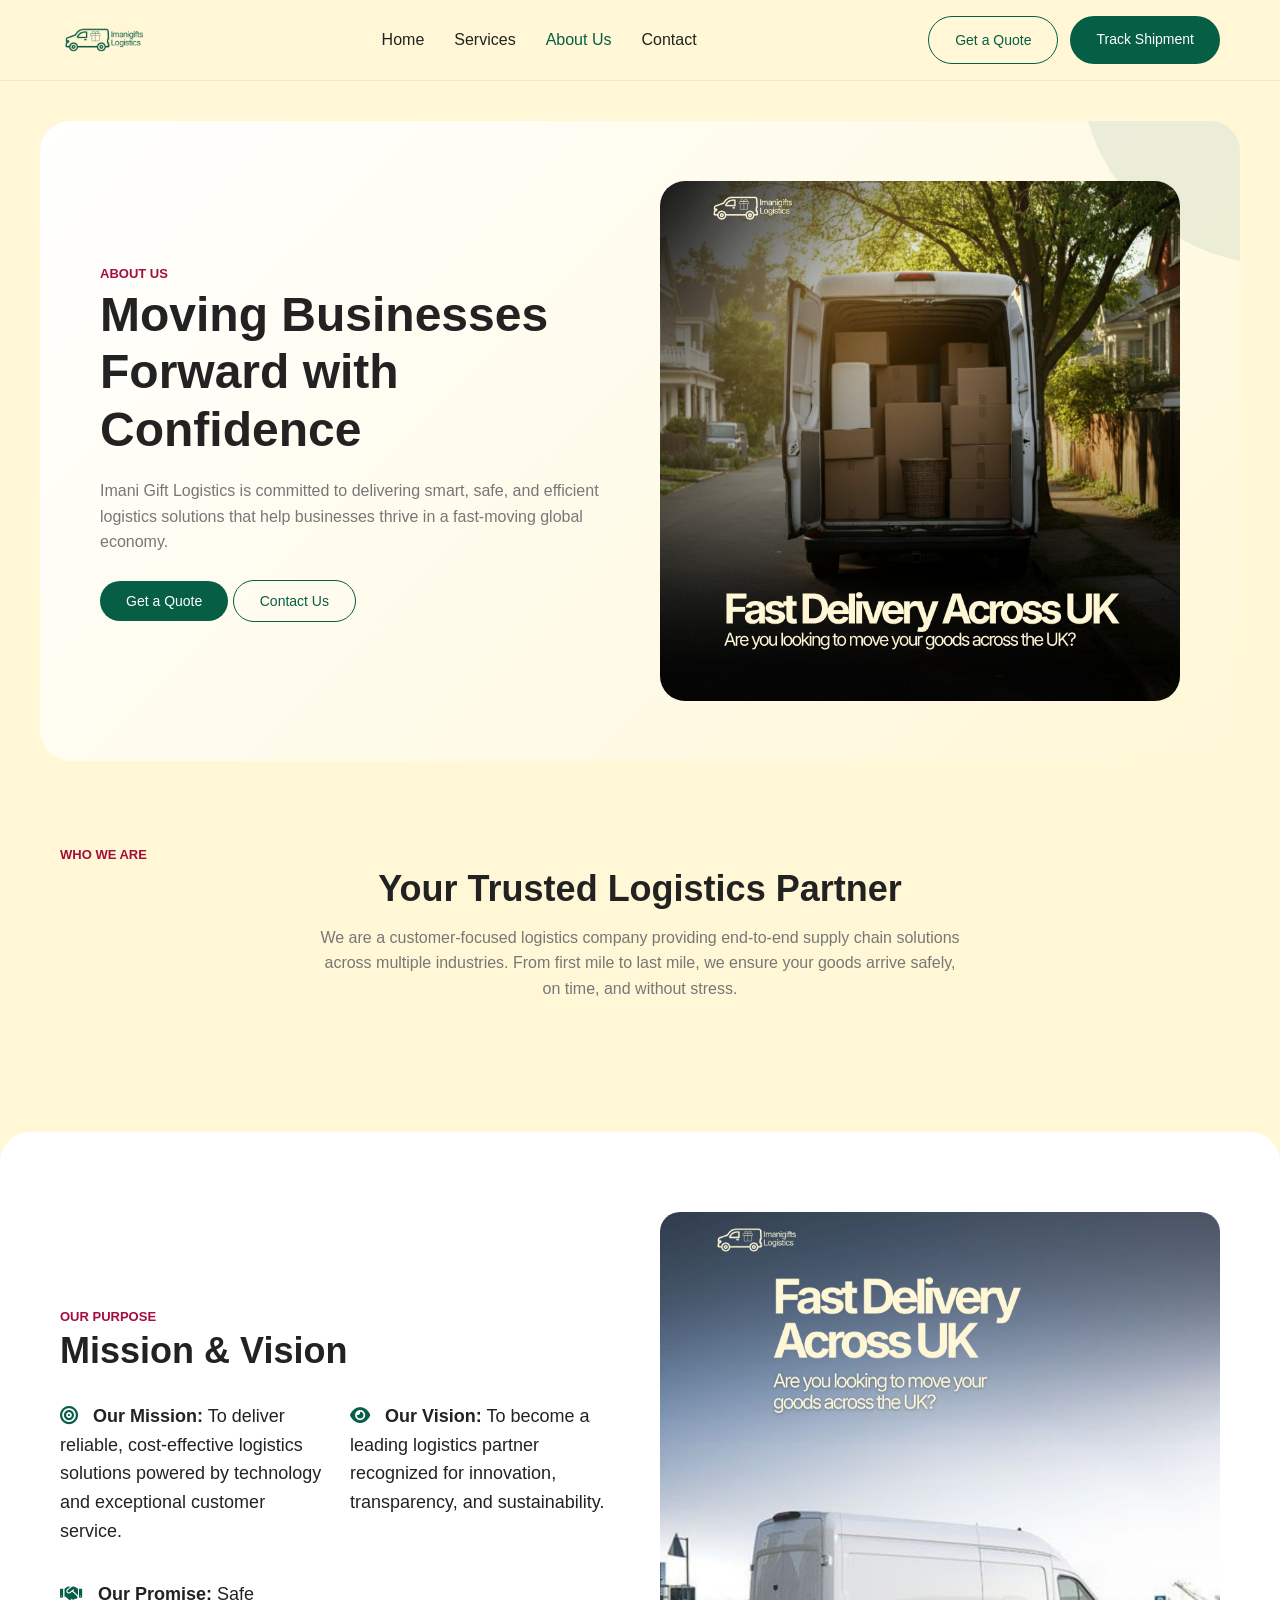
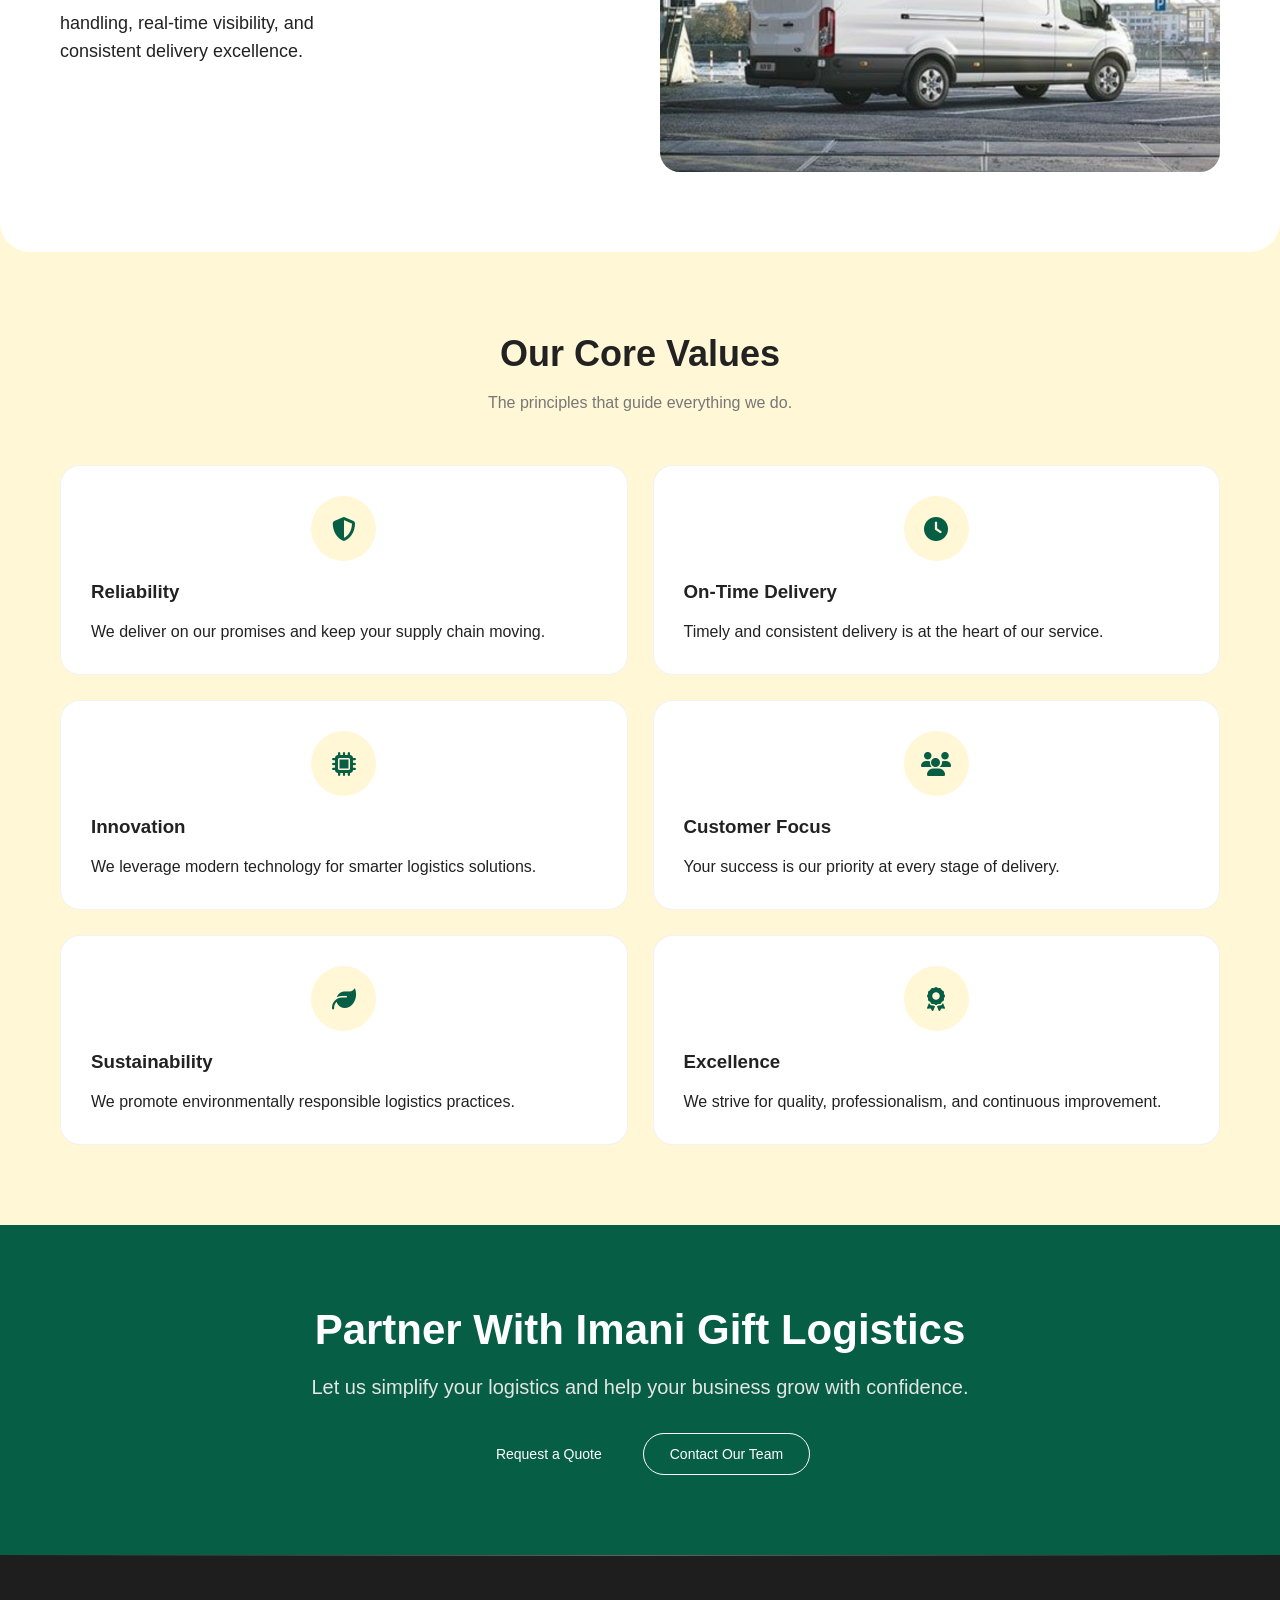
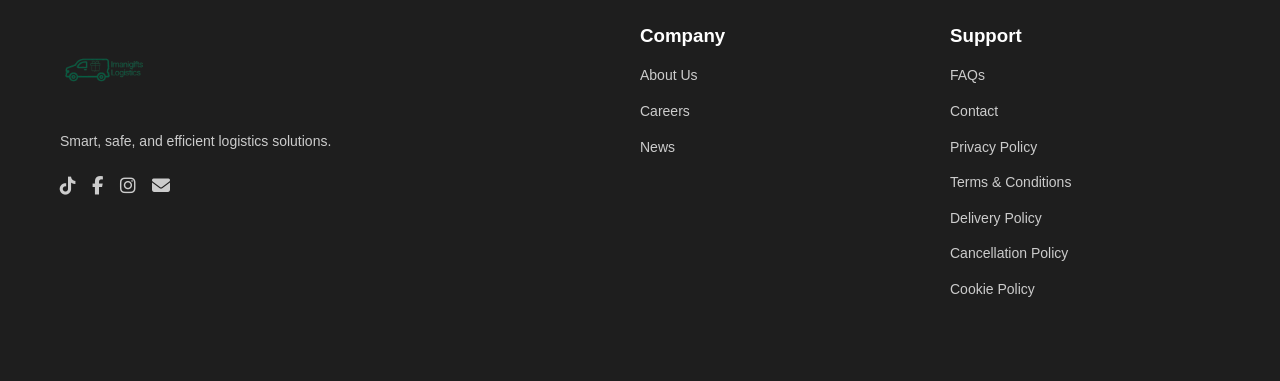
==== about.html @ dc43c6b0 "Add files via upload" ====
<!DOCTYPE html>
<html lang="en">
<head>
    <meta charset="UTF-8">
    <meta name="viewport" content="width=device-width, initial-scale=1.0">
    <title>About Us | Imani Gift Logistics</title>

    <meta name="description" content="Learn more about Imani Gift Logistics — our mission, vision, values, and commitment to delivering reliable logistics solutions worldwide.">

    <!-- Font Awesome -->
    <link rel="stylesheet" href="https://cdnjs.cloudflare.com/ajax/libs/font-awesome/6.5.1/css/all.min.css">

    <link rel="stylesheet" href="style.css">
    <!-- Google tag (gtag.js) -->
<script async src="https://www.googletagmanager.com/gtag/js?id=G-PZQ3SX1TY1"></script>
<script>
  window.dataLayer = window.dataLayer || [];
  function gtag(){dataLayer.push(arguments);}
  gtag('js', new Date());

  gtag('config', 'G-PZQ3SX1TY1');
</script>
</head>
<body>

<!-- ================= HEADER ================= -->
<header class="header">
    <div class="container header-wrapper">
        <div class="logo">
            <img src="Imani_Logistics_1.png" alt="Imani Gift Logistics logo">
        </div>

        <nav class="nav" aria-label="Main navigation">
            <ul class="nav-links">
                <li><a href="index.html">Home</a></li>
                <li><a href="service.html">Services</a></li>
                <li><a href="about.html" class="active">About Us</a></li>
                <li><a href="contact.html">Contact</a></li>
            </ul>
        </nav>

        <div class="auth-buttons">
            <a href="quote.html" class="btn btn-outline">Get a Quote</a>
            <a href="track.html" class="btn btn-primary">Track Shipment</a>
        </div>

        <button class="menu-toggle" aria-label="Toggle menu">
            <i class="fas fa-bars"></i>
        </button>
    </div>
</header>

<!-- ================= PAGE HERO ================= -->
<section class="hero container">
    <div class="hero-content">
        <span class="section-label">About Us</span>
        <h1>
            Moving Businesses <br>
            Forward with Confidence
        </h1>

        <p>
            Imani Gift Logistics is committed to delivering smart, safe,
            and efficient logistics solutions that help businesses thrive
            in a fast-moving global economy.
        </p>

        <div class="hero-buttons">
            <button class="btn btn-primary">Get a Quote</button>
            <button class="btn btn-outline">Contact Us</button>
        </div>
    </div>

    <div class="hero-image">
        <img src="truck-loading.jpeg" alt="About Imani Gift Logistics">
    </div>
</section>

<!-- ================= WHO WE ARE ================= -->
<section class="about">
    <div class="container">
        <span class="section-label">Who We Are</span>
        <h2 class="section-title">Your Trusted Logistics Partner</h2>

        <p class="section-subtitle">
            We are a customer-focused logistics company providing
            end-to-end supply chain solutions across multiple industries.
            From first mile to last mile, we ensure your goods arrive
            safely, on time, and without stress.
        </p>
    </div>
</section>

<!-- ================= MISSION / VISION ================= -->
<section class="why-choose-us">
    <div class="container">
        <div class="why-content">
            <div class="why-text">
                <span class="section-label">Our Purpose</span>
                <h2>Mission & Vision</h2>

                <ul>
                    <li>
                        <i class="fa-solid fa-bullseye"></i>
                        <strong>Our Mission:</strong> To deliver reliable,
                        cost-effective logistics solutions powered by
                        technology and exceptional customer service.
                    </li>

                    <li>
                        <i class="fa-solid fa-eye"></i>
                        <strong>Our Vision:</strong> To become a leading
                        logistics partner recognized for innovation,
                        transparency, and sustainability.
                    </li>

                    <li>
                        <i class="fa-solid fa-handshake"></i>
                        <strong>Our Promise:</strong> Safe handling,
                        real-time visibility, and consistent delivery
                        excellence.
                    </li>
                </ul>
            </div>

            <div class="why-image">
                <img src="track.jpeg" alt="Mission and vision illustration">
            </div>
        </div>
    </div>
</section>

<!-- ================= CORE VALUES ================= -->
<section class="services">
    <div class="container">
        <h2 class="section-title">Our Core Values</h2>
        <p class="section-subtitle">
            The principles that guide everything we do.
        </p>

        <div class="services-container">
            <div class="service-card">
                <div class="service-icon"><i class="fa-solid fa-shield-halved"></i></div>
                <h3>Reliability</h3>
                <p>We deliver on our promises and keep your supply chain moving.</p>
            </div>

            <div class="service-card">
                <div class="service-icon"><i class="fa-solid fa-clock"></i></div>
                <h3>On-Time Delivery</h3>
                <p>Timely and consistent delivery is at the heart of our service.</p>
            </div>

            <div class="service-card">
                <div class="service-icon"><i class="fa-solid fa-microchip"></i></div>
                <h3>Innovation</h3>
                <p>We leverage modern technology for smarter logistics solutions.</p>
            </div>

            <div class="service-card">
                <div class="service-icon"><i class="fa-solid fa-users"></i></div>
                <h3>Customer Focus</h3>
                <p>Your success is our priority at every stage of delivery.</p>
            </div>

            <div class="service-card">
                <div class="service-icon"><i class="fa-solid fa-leaf"></i></div>
                <h3>Sustainability</h3>
                <p>We promote environmentally responsible logistics practices.</p>
            </div>

            <div class="service-card">
                <div class="service-icon"><i class="fa-solid fa-award"></i></div>
                <h3>Excellence</h3>
                <p>We strive for quality, professionalism, and continuous improvement.</p>
            </div>
        </div>
    </div>
</section>

<!-- ================= CTA ================= -->
<section class="cta">
    <div class="container">
        <h2>Partner With Imani Gift Logistics</h2>
        <p>
            Let us simplify your logistics and help your business grow
            with confidence.
        </p>

        <div class="cta-buttons">
            <button class="btn btn-primary">Request a Quote</button>
            <button class="btn btn-outline">Contact Our Team</button>
        </div>
    </div>
</section>

<!-- ================= FOOTER ================= -->
<footer class="footer">
    <div class="container">
        <div class="footer-container">
            <div class="footer-logo">
                <img src="Imani_Logistics_1.png" alt="Imani Gift Logistics">
                <p>Smart, safe, and efficient logistics solutions.</p>

                <div class="social-icons">
                    <a href="https://www.tiktok.com/@imanigiftslogisti?_r=1&_t=ZN-93s4yZrfjyo" target="_blank"><i class="fab fa-tiktok"></i></a>
                    <a href="https://www.facebook.com/share/181meQYqVm/?mibextid=wwXIfr"><i class="fab fa-facebook-f"></i></a>
                    <a href="https://www.instagram.com/imanigiftslogistics" target="_blank"><i class="fab fa-instagram"></i></a>
                    <a href="mailto:logistics@imanigifts.co.uk"><i class="fa-solid fa-envelope"></i></a>
                </div>
            </div>

            <div class="footer-links">
                <h3>Company</h3>
                <ul>
                    <li><a href="about.html">About Us</a></li>
                    <li><a href="#">Careers</a></li>
                    <li><a href="#">News</a></li>
                </ul>
            </div>

            <div class="footer-links">
                <h3>Support</h3>
                <ul>
                    <li><a href="#footer" onclick="openModal('faqs')">FAQs</a></li>
                    <li><a href="contact.html">Contact</a></li>
                    <li><a href="#footer" onclick="openModal('privacy')">Privacy Policy</a></li>
                    <li><a href="#footer" onclick="openModal('terms')">Terms & Conditions</a></li>
                    <li><a href="#footer" onclick="openModal('delivery')">Delivery Policy</a></li>
                    <li><a href="#footer" onclick="openModal('cancellation')">Cancellation Policy</a></li>
                    <li><a href="#footer" onclick="openModal('cookies')">Cookie Policy</a></li>
                </ul>
            </div>
        </div> 
    </div>
</footer>

<!-- ================= POLICY MODAL ================= -->
<div id="policyModal" class="modal">
    <div class="modal-content">
        <span class="close-btn" onclick="closeModal()">&times;</span>
        <div id="modalBody"></div>
    </div>
</div>

<script>
const policies = {
 faqs: `
    <h2>FAQs</h2>
    <p><strong>ImaniGifts Logistics</strong></p>
   <p> Q: What services does ImaniGifts Logistics offer?<br>
    A: We offer same-day and scheduled courier services, parcel and goods transport, 
    furniture transport, residential and small-scale removals, and both business and personal logistics services.</p>
    <p>Q: Do you handle same-day deliveries?<br>
    A: Yes! We provide same-day courier services. Contact us to confirm availability and book your slot.</p>
   <p> Q: Can you transport furniture and help with house moves?<br>
    A: Absolutely. We handle furniture transport and small-scale residential removals. <br>
    Please inform us in advance of any access challenges such as stairs, narrow corridors, or restricted parking.</p>
    <p>Q: Are there items you won't transport?<br>
    A: Yes. We are unable to carry hazardous or flammable materials, explosives, gas cylinders, illegal substances,
    firearms or weapons, cash, jewellery, negotiable instruments, or perishable goods (unless agreed in advance). 
    Transporting undeclared prohibited items voids all liability.</p>
    <p><h4>Booking and Delivery</h4>
    Q: Are delivery times guaranteed?<br>
    A: Delivery times are estimates unless a guaranteed time is agreed in writing. We are not liable for delays caused by<br>
    traffic, weather, road closures, mechanical breakdown, or other circumstances beyond our control.</p>
    <p>Q: What happens if I'm not available when the driver arrives?</br>
    A: If delivery cannot be completed due to your unavailability, additional charges may 
        apply. Please ensure someone is present or arrange authorised access at the agreed time.</p>
    <p>Q: What information do I need to provide when booking?<br>
    A: You must provide accurate collection and delivery details, declare any fragile or high-value 
    items in advance, confirm items are legal to transport, and ensure suitable access at both locations.</br>
    <p><h4>Payment</h4>
    Q: When is payment due?<br>
    A: Payment is due in advance or immediately upon completion of the service, unless otherwise agreed. A deposit may be required to secure your booking.</p>
    <p>Q: What happens if I don't pay on time?<br>
    A: Late payments may incur additional charges. Full payment must be received before unloading unless agreed otherwise, and failure to pay may 
    void any liability protection.</p>
    <p><h4>Removals - Condition and Liability</h4>
    Q: Will you be liable for pre-existing damage to my items?<br>
    A: No. Removals involve used and second-hand goods, and we do not guarantee the condition of items prior to collection. 
    We are not liable for pre-existing damage, wear and tear, structural weakness, inherent defects, or age-related deterioration.</p>
    <p>Q: What is your liability limit for removals?<br>
    A: Our liability is strictly limited to £40 per individual item and a maximum of £750 per removal job. 
    Compensation is based on current second-hand market value not replacement cost and only applies where loss or damage is proven to result from our negligence.</p>
    <p>Q: Are there items you won't cover under liability?<br>
    A: We do not accept liability for items packed by the customer, flat-pack or self-assembled furniture, IKEA or similar 
    furniture damaged during dismantling or reassembly, MDF, chipboard, or veneered surfaces, electrical or mechanical failure, or sentimental value.</p>
    <p>Q: What about fragile or specialist items?<br>
    A: Unless agreed in writing beforehand, we do not accept liability for glass panels, marble or stone, antiques, artwork, 
    TVs or monitors not in original packaging, pianos, grandfather clocks, documents, or plants. Please contact us in advance to arrange cover for specialist items.</p>
    <p>Q: What if I pack my own goods?<br>
    A: If you pack your own items, we accept no liability for damage caused by inadequate packing. 
    If we provide packing services, liability still applies subject to our standard limits.</br>
    <p><h4>Access and Property</h4>
    Q: What access information do I need to share?<br>
    A: Please inform us in advance about stairs, narrow corridors or tight turns, no lift access, restricted parking, and 
    long carry distances. This helps us plan safely and allocate the right crew.</p>
    <p>Q: Are you liable for damage to walls or property during a move?<br>
    A: We are not responsible for damage to walls, ceilings, bannisters, or property in restricted access conditions, 
    driveway or surface damage due to vehicle weight, or damage caused by insufficient space for safe manoeuvring.</p>
    <p><h4>Insurance and Claims</h4>
    Q: Are my goods insured during transit?<br>
    A: Standard Goods in Transit cover applies subject to insurer terms and policy limits. Enhanced cover may be requested prior 
    to collection. All liability remains subject to our standard limits unless otherwise agreed in writing.</p>
    <p>Q: How do I make a claim for damaged or lost items?<br>
    A: All claims must be submitted in writing within 24 hours of delivery, include photographic evidence, and specify the item 
    and nature of the damage. Claims will not be accepted after 48 hours from delivery. We reserve the right to inspect goods before any settlement.</p>
    <p><h4>Cancellation</h4>
    Q: What is your cancellation policy?<br>
    A: Cancellations made 48 hours or more in advance: no charge. Cancellations made 24–48 hours in advance: 50% charge. Cancellations with less 
    than 24 hours' notice: 100% charge. Deposits may be non-refundable in cases of late cancellation.</p>
    <p><h4>General</h4>
    Q: Where is ImaniGifts Logistics registered?<br>
    A: ImaniGifts Logistics is a trading name of ImaniGiftCompany Ltd, registered in England and Wales. Registered office: Tramshed Tech, Griffin Place, 
    Griffin Street, High Street, Newport, Wales, NP20 1FX.</p>
    <p>Q: Which law governs your Terms and Conditions?<br>
    A: Our Terms and Conditions are governed by the laws of England and Wales.</p>
`,
    privacy: `
        <h2>Privacy Policy</h2>
        <p>ImaniGifts Logistics<br>
            Trading name of ImaniGiftCompany Ltd.<br>
            Registered in England and Wales<br>
            Griffin Street, High Street, Newport,<br>
            Wales, NP20 1FX<br>
            Email: logistics@imanigifts.co.uk<br>
            Last Updated: 17 February 2026
        </p>

        <p><h3>1. Introduction</h3></p>
        <p>ImaniGifts Logistics is committed to protecting and respecting your privacy.<br>
        This Privacy Policy explains how we collect, use, store, and protect your personal data when you:</p>
        <p>Visit our website,<br>
            Contact us,<br>
            Book or use our courier, logistics, or removals services,<br>
            ImaniGifts Logistics operates as a trading name of ImaniGiftCompany Ltd.</p>
        <p>We comply with:<br>
        UK General Data Protection Regulation (UK GDPR)<br>
        Data Protection Act 2018<br>
        Privacy and Electronic Communications Regulations (PECR)<br>
        For the purposes of data protection law, ImaniGiftCompany Ltd is the data controller of your personal information.

        <p><h3>2. Information We Collect</h3>
            We may collect and process the following categories of personal data:</p>
        <p><h4>2.1 Information You Provide Directly</h4>
            <ul>
                <li>Full name</li>
                <li>Email address</li>
                <li>Telephone number</li>
                <li>Collection and delivery addresses</li>
                <li>Business name (where applicable)</li>
                <li>Delivery instructions</li>
                <li>Payment information (processed securely via third-party payment providers)</li>
                <li>Any information provided in correspondence with us</li>
            </ul>
        </p>

        <p><h4>2.2 Information Collected Automatically</h4>
            When you visit our website, we may collect:
            <ul>
                <li>IP address</li>
                <li>Browser type and version</li>
                <li>Device type</li>
                <li>Pages visited</li>
                <li>Date and time of access</li>
                <li>Website usage data collected via cookies or analytics tools</li>
            </ul>
        </p>

    <p><h3>3. How We Use Your Information</h3>
        We use your personal data to:
        <ul>
            <li>Provide courier, logistics, and removals services</li>
            <li>Process bookings and deliveries</li>
            <li>Communicate delivery updates</li>
            <li>Respond to enquiries and customer support requests</li>
            <li>Manage payments and invoicing</li>
            <li>Improve our website and services</li>
            <li>Maintain insurance and compliance records</li>
            <li>Prevent fraud or misuse of services</li>
            <li>Comply with legal, tax, and regulatory obligations</li>
            <li>We will only process your data where we have a lawful basis to do so.</li>
        </ul>
    </p>

    <p><h3>4. Lawful Basis for Processing</h4>
        Under UK GDPR, we rely on the following legal bases:
        <ul>
            <li>Contractual necessity - to perform services you request</li>
            <li>Legitimate interests - to operate and improve our business</li>
            <li>Legal obligation - to comply with tax, insurance, and regulatory requirements</li>
            <li>Consent - where required for marketing communications</li>
            <li>You may withdraw consent at any time where consent is relied upon.</li>
        </ul>
    </p>

    <p><h3>5. Data Sharing</h3>
        We may share personal data with:
        <ul>
            <li>Subcontracted drivers or logistics partners (only where necessary to complete a job)</li>
            <li>Insurance providers</li>
            <li>Payment processors</li>
            <li>IT and website hosting providers</li>
            <li>Accountants and professional advisers</li>
            <li>Law enforcement or regulatory authorities where legally required</li>
            <li>We do not sell or rent your personal data to third parties.</li>
            <li>All third-party providers are required to process data securely and lawfully.</li>
        <ul>
    </p>

    <p><h3>6. Data Security</h3>
        We implement appropriate technical and organisational measures to protect your personal data against:
        <ul>
            <li>Unauthorised access</li>
            <li>Accidental loss</li>
            <li>Alteration or disclosure</li>
            <li>Misuse</li>
            <li>Access to personal data is restricted to authorised individuals only.</li>
        </ul>
    </p>


    <p><h3>7. Data Retention</h3>
        We retain personal data only for as long as necessary to:
        <ul>
           <li>Provide services</li>
            <li>Meet legal and regulatory obligations</li>
            <li>Maintain insurance records</li>
            <li>Resolve disputes</li>
            <li>Delivery and financial records may be retained for up to six (6) years in accordance with UK legal requirements.</li>
        </ul>
    </p>

    <p><h3>8. Your Data Protection Rights</h3>
        Under UK GDPR, you have the right to:
        <ul>
            <li>Request access to your personal data</li>
            <li>Request correction of inaccurate data</li>
            <li>Request erasure of your personal data</li>
            <li>Restrict or object to processing</li>
            <li>Request transfer of your data (data portability)</li>
            <li>Lodge a complaint with the Information Commissioner's Office (ICO)</li>
        </ul>
    </p>
    <p>To exercise your rights, contact:
        <ul>
            <li>logistics@imanigifts.co.uk</li>
         </ul>
        We may request proof of identity before responding.
    </p>
    <p><h3>9. Cookies</h3>
        Our website uses cookies and similar technologies to:
        <ul>
            <li>Ensure website functionality</li>
            <li>Improve user experience</li>
            <li>Analyse website performance</li>
        </ul>
            You can control or disable cookies through your browser settings.
            For further information, please refer to our separate Cookie Policy.
    </p>

    <p><h3>10. Third-Party Websites</h3>
        Our website may contain links to third-party websites.<br>
        We are not responsible for the privacy practices or content of external websites.
    </p>

    <p><h3>11. Changes to This Policy</h3>
        We may update this Privacy Policy from time to time.<br>
        Any updates will be published on this page with a revised "Last Updated" date.
    </p>

    <p><h3>12. Contact Information</h3>
        If you have any questions regarding this Privacy Policy or how we process your personal data, please contact:<br>      
        ImaniGifts Logistics<br>
        Trading name of ImaniGiftCompany Ltd<br>
        Tramshed Tech, Griffin Place, Griffin Street<br>
        High Street, Newport<br>
        Wales<br>
        NP20 1FX<br>
        Email: logistics@imanigifts.co.uk
    </p>
    `,

    terms: `
        <h2>Terms & Conditions</h2>

        <p><strong>ImaniGifts Logistics</strong><br>
        Trading name of ImaniGiftCompany Ltd<br>
        Registered in England and Wales<br>
        Registered Office: Tramshed Tech, Griffin Place, Griffin Street, High Street, Newport, Wales, NP20 1FX<br>
        Last Updated: 18 February 2026</p>

        <h3>1. Introduction</h3>
        <p>These Terms and Conditions apply to all services provided by ImaniGifts Logistics (“the Company”). 
        By booking or using our services, you agree to be bound by these Terms.</p>

        <h3>2. Services Provided</h3>
        <ul>
            <li>Same-day and scheduled courier services</li>
            <li>Parcel and goods transport</li>
            <li>Furniture transport</li>
            <li>Residential and small-scale removals</li>
            <li>Business and personal logistics services</li>
        </ul>

        <p><h3>3. Customer Responsibilities</h3><p>
        <ul>
            <li>Provide accurate collection and delivery details</li>
            <li>Ensure goods are properly packaged</li>
            <li>Declare fragile or high-value items</li>
            <li>Ensure items are legal to transport</li>
            <li>Ensure suitable access at locations</li>
        </ul>

        <p><h3>4. Prohibited Items</h3><p>
        <ul>
            <li>Hazardous or flammable materials</li>
            <li>Explosives or gas cylinders</li>
            <li>Illegal substances</li>
            <li>Firearms or weapons</li>
            <li>Cash or jewellery</li>
        </ul>

        <p><h3>5. Limitation of Liability</h3></p>
        <p>Liability is limited to:</p>
        <ul>
            <li>£40 per individual item</li>
            <li>£750 maximum per removal job</li>
            <li>Applies only where negligence is proven</li>
        </ul>

        <h3>6. Claims</h3>
        <ul>
            <li>Must be submitted within 24 hours</li>
            <li>Must include photographic evidence</li>
            <li>No claims accepted after 48 hours</li>
        </ul>

        <h3>7. Governing Law</h3>
        <p>These Terms are governed by the laws of England and Wales.</p>

        <p>The Customer acknowledges that removals involve used and second-hand goods.</p>
        <p>The Company does not guarantee the condition of goods prior to collection.</p>
        <P>The Company shall not be liable for:</p>

        <ul>
            <li>Pre-existing damage</li>	
            <li>Wear and tear</li>
            <li>Structural weakness</li>
            <li>Inherent defects</li>
            <li>Age-related deterioration</li>
        </ul>    
        Minor marks, scuffs, scratches, or pressure marks arising from standard handling of used goods are considered inherent risks of removals.

        <h3>8. Access and Risk</h3>
        <p>The Customer must inform the Company in advance of:</p>
        <ul>
            <li>Stairs</li>
            <li>Narrow corridors or tight turns</li>
            <li>No lift access</li>
            <li>Restricted parking</li>
            <li>Long carry distances</li>
        </ul>
            <p>The Company reserves the right to refuse to move any item deemed unsafe.</p>
            <p>The Company is not responsible for:</p>
        <ul>
            <li>1.	Damage to walls, ceilings, bannisters, or property in restricted access conditions</li>
            <li>2.	Driveway or surface damage due to vehicle weight</li>
            <li>3.	Damage caused by insufficient space for safe manoeuvring</li>
           <p><h3> 9. Packing Responsibility</h3></p>
            <p>If goods are packed by the Customer, the Company accepts no liability for damage caused by inadequate packing.
            <p>If the Company provides packing services, liability remains subject to the limitations set out in Section 10.</p>
        <p><h3>10. Limitation of Liability</h3></p>
        <p>The Company’s liability is strictly limited as follows:</p>
        <ul>
            <li>1.	£40 per individual item</li>
            <li>2.	£750 maximum per removal job</li>
            <li>3.	Liability only applies where loss or damage is proven to result from the Company’s negligence.</li>
        </ul>
        <p>Compensation shall be based on the current second-hand market value of the item at the time of transport and not replacement cost.</p>
        <p>The Company shall not be liable for:</p>
        <ul>
            <li>1.	Items packed by the Customer</li>
            <li>2.	Flat-pack or self-assembled furniture structural failure</li>
            <li>3.	IKEA or similar furniture damage during dismantling or reassembly</li>
            <li>4.	MDF, chipboard or veneered surface splitting</li>
            <li>5.	Electrical or mechanical derangement</li>
            <li>6.	Sentimental or emotional value</li>
        </ul>


    <p><h3>11. Fragile and High-Risk Items</h3></p>
    <p>Unless agreed in writing, the Company does not accept liability for:</p>
    <ul>
        <li>1.	Glass panels</li>
        <li>2.	Marble or stone</li>
        <li>3.	Antiques</li>
        <li>4.	Artwork</li>
        <li>5.	TVs or monitors not in original packaging</li>
        <li>6.	Pianos</li>
        <li>7.	Grandfather clocks</li>
        <li>8.	Documents</li>
        <li>9.	Plants</li>
    </ul>
    <p>Specialist items require prior written agreement.</p>
    <p><h3>12. Goods in Transit Insurance</h3></p>
    <p>Standard Goods in Transit cover applies subject to insurer terms and policy limits.</p>
    <p>Enhanced cover may be requested prior to collection.</p>
    <p>All liability remains subject to the limits stated in Section 10 unless otherwise agreed in writing.</p>
    <p><h3>13. Waiting Time and Delays</h3></p>
    <p>Waiting time exceeding 30 minutes from the agreed time may be charged at the Company’s hourly rate.</p>
    <p>Delays caused by third parties or circumstances outside the Company’s control shall not result in liability.</p>
    <p><h3>14. Claims Procedure</h3></p>
    <p>All claims must:</p>
    <ul>
        <li>1.	Be submitted in writing within 24 hours of delivery</li>
        <li>2.	Include photographic evidence</li>
        <li>3.	Specify the item and nature of the alleged damage</li>
    </ul>
    <p>The Company reserves the right to inspect goods before settlement.</p>
    <p>No claims will be accepted after 48 hours from delivery.</p>
    <p><h3>15. Cancellations</h3></p>
    <ul>
        <li>1.	48 hours or more notice: No charge</li>
        <li>2.	24–48 hours notice: 50% charge</li>
        <li>3.	Less than 24 hours notice: 100% charge</li>
    </ul>
    <p>Deposits may be non-refundable in cases of late cancellation.</p>
    <p><h3>16. Website Use</h3><p>
    <p>All website content is the property of ImaniGiftCompany Ltd.</p>
    <p>Users must not:</p>
    <ul>
        <li>1.	Copy content without permission</li>
        <li>2.	Use the website unlawfully</li>
    </ul>
    <p>The Company does not guarantee uninterrupted website access.</p>
    <p><h3>17. Governing Law</h3></p>
    <p>These Terms and Conditions are governed by the laws of England and Wales.</p>


    `,
    

    delivery: `
        <h2>Delivery Policy</h2>
        <p>ImaniGifts Logistics<br>
            Trading name of ImaniGiftCompany Ltd.<br>
            Last Updated: 17 February 2026
        </p>
        <p><h3>1. Service Coverage</h3>
            ImaniGifts Logistics provides courier, transport, and removals services throughout the United Kingdom.<br>
            Services may be subject to availability based on location, vehicle capacity, and operational scheduling.
        </p>
        <p><h3>2. Booking and Confirmation</h3>
            All delivery and removals services must be booked in advance unless agreed otherwise.<br>
            A booking is confirmed  only when:<br>
            The Company has accepted the job in writing (email or confirmation message), and<br>
            Any required deposit has been received.<br>
            The Company reserves the right to refuse or cancel bookings at its discretion prior to collection.
        </p>
        <p><h3>3. Delivery Timeframes</h3>
            Delivery and collection times provided by the Company are estimates unless expressly confirmed in writing as guaranteed.<br>
            The Company shall not be liable for delays caused by:<br>
            Traffic congestion<br>
            Road closures<br>
            Weather conditions<br>
            Mechanical breakdown<br>
            Third-party delays<br>
            Circumstances beyond reasonable control<br>
            Where delays occur, the Company will make reasonable efforts to inform the Customer.
        </p>
        <p><h3>4. Failed Collection or Delivery</h3>
            If collection or delivery cannot be completed due to:<br>
            Customer unavailability<br>
            Incorrect address information<br>
            Lack of safe access<br>
            Parking restrictions not disclosed<br>
            Additional charges may apply for re-delivery or waiting time.<br>
            The Company reserves the right to return goods to the original location or a secure facility if delivery cannot be completed.
        </p>
        <p><h3>5. Customer Responsibilities</h3>
            The Customer must:<br>
            Provide accurate addresses and contact details<br>
            Ensure goods are safely packaged<br>
            Ensure appropriate access is available<br>
            Disclose any special handling requirements<br>
            The Company is not responsible for delays or losses arising from incomplete or inaccurate information.
        </p>
        <p><h3>6. Risk and Liability</h3>
            Risk in the goods passes to the Customer upon delivery.<br>
            All services are subject to the liability limits set out in the Company’s Terms and Conditions.
        </p>
        <p><h3>7. Service Refusal</h3>
            The Company reserves the right to refuse transportation of any item deemed:<br>
            Unsafe<br>
            Prohibited by law<br>
            Improperly packaged<br>
            Misdeclared
        </p>

    `,

    cancellation: `
        <h2>Cancellation Policy</h2>
        <p>Customers may cancel bookings by contacting us via email or phone.<br>
            If cancellation occurs:<br>
            More than 24 hours before collection: full refund may be issued<br>
            Less than 24 hours: cancellation fee may apply<br>
            After driver dispatch: full charge may apply<br>
</p>
    `,

    cookies: `
        <h2>Cookie Policy</h2>
        <p>ImaniGifts Logistics<br>
            Trading name of ImaniGiftCompany Ltd<br>
            Last Updated: 17 February 2026  
        </p>
        <p><h3>1. Introduction</h3>
            This Cookie Policy explains how ImaniGifts Logistics (“the Company”) uses cookies and<br> similar technologies when you visit our website.
            By continuing to use our website, you consent to the use of cookies in accordance with this<br> policy, unless you disable them via your browser settings.
        </p>
        <p><h3>2. What Are Cookies?</h3>
            Cookies are small text files placed on your device when you visit a website. They help<br>
             websites function properly and improve user experience.<br>
            Cookies may collect information such as:<br>
            IP address<br>
            Browser type<br>
            Pages visited<br>
            Time spent on pages<br>
            Device type<br>
            Cookies do not give us access to your computer or personal files.
        <p>
        <p><h3>3. Types of Cookies We May Use</h3>
            <ul>
                <li>a) Essential Cookies: These cookies are necessary for the website to function properly. Without them, certain features may not work.</li>
                <li>b) Performance and Analytics Cookies: These cookies help us understand how visitors use our website so we can improve functionality and performance.</li>
                <li>c) Functionality Cookies: These cookies remember user preferences to enhance browsing experience.</li>
            </ul>
        </p>
        <p><h3>4. Third-Party Cookies</h3>
            We may use trusted third-party services that place cookies on our website for:<br>
            Website analytics<br>
            Performance monitoring<br>
            Security<br>
            These third parties have their own privacy and cookie policies.
        </p>
        <p><h3>5. Managing Cookies</h3>
            You can control or disable cookies through your browser settings.<br>
            Please note that disabling cookies may affect website functionality.<br>
            Instructions for managing cookies can usually be found in your browser’s Help section.
        </p>
        <p><h3>6. Changes to This Policy</h3>
            We may update this Cookie Policy from time to time. Updates will be posted on this page with a revised “Last Updated” date.
    `
};

function openModal(type) {
    document.getElementById("modalBody").innerHTML = policies[type];
    document.getElementById("policyModal").style.display = "block";
    document.body.style.overflow = "hidden"; // prevents background scroll
}

function closeModal() {
    document.getElementById("policyModal").style.display = "none";
    document.body.style.overflow = "auto";
}

window.addEventListener("click", function(event) {
    const modal = document.getElementById("policyModal");
    if (event.target === modal) {
        closeModal();
    }
});
</script>

<script src="script.js"></script>
</body>
</html>
---- style.css ----
/* ================= IMANI GIFT LOGISTICS - MASTER STYLESHEET ================= */
/* Single, consolidated CSS file - no duplicates, no conflicts */

:root {
    --primary-color: #065e45;
    --secondary-color: #fff7d6;
    --accent-color: #a50e3c;
    --dark-color: #1e1e1e;
    --light-color: #ffffff;
    --text-color: #222222;
    --text-light: #777777;
    --section-padding: 80px 20px;
}

/* ================= RESET ================= */
* {
    margin: 0;
    padding: 0;
    box-sizing: border-box;
}

/* ================= BODY & GLOBAL ================= */
body {
    font-family: "Segoe UI", Arial, sans-serif;
    background: var(--secondary-color);
    color: var(--text-color);
    line-height: 1.6;
    scroll-behavior: smooth;
}

img {
    max-width: 100%;
    display: block;
    object-fit: cover;
}

.container {
    max-width: 1200px;
    margin: auto;
    padding: 0 20px;
}

section {
    padding: var(--section-padding);
}
.section-grid {
    display: grid;
    grid-template-columns: 1fr 1fr;
    gap: 60px;
    align-items: center;
}

.section-content {
    z-index: 1;
}

.section-image img {
    width: 100%;
    border-radius: 25px;
    box-shadow: 0 15px 40px rgba(0,0,0,0.08);
    transition: transform 0.4s ease;
}

.section-image img:hover {
    transform: scale(1.03);
}

h1, h2, h3 {
    line-height: 1.2;
    margin-bottom: 15px;
}

.gallery-strip-1 {
  display: grid;
  grid-template-columns: repeat(auto-fit, minmax(260px, 1fr));
  gap: 20px;
  align-items: stretch;
  padding: 0;
}

.gallery-strip-1 img {
  width: 100%;
  height: 100%;
  object-fit: cover;
  border-radius: 16px;
  box-shadow: 0 10px 25px rgba(0, 0, 0, 0.15);
}


.gallery-strip-2 {
  display: grid;
  grid-template-columns: repeat(auto-fit, minmax(260px, 1fr));
  gap: 20px;
  align-items: stretch;
  padding: 0;
}

.gallery-strip-2 img {
  width: 100%;
  height: 100%;
  object-fit: cover;
  border-radius: 16px;
  box-shadow: 0 10px 25px rgba(0, 0, 0, 0.15);
}


.gallery-grid {
    display: grid;
    grid-template-columns: repeat(auto-fit, minmax(250px, 1fr));
    gap: 20px;
    margin: 60px 0;
}

.gallery-grid img {
    width: 100%;
    border-radius: 10px;
}


/* ================= BUTTONS ================= */
.btn {
    padding: 12px 26px;
    border-radius: 30px;
    font-size: 14px;
    font-weight: 500;
    cursor: pointer;
    transition: all 0.3s ease;
    border: none;
    display: inline-block;
    text-decoration: none;
}

.btn-primary {
    background: var(--primary-color);
    color: #fff;
}

.btn-outline {
    background: transparent;
    border: 1px solid var(--primary-color);
    color: var(--primary-color);
}

.btn:hover {
    transform: translateY(-2px);
    box-shadow: 0 6px 15px rgba(0,0,0,.15);
}

.btn-large {
    padding: 16px 40px;
    font-size: 16px;
}

.btn-light {
    background: #fff;
    color: var(--primary-color) !important;
}

/* ================= ACCESSIBILITY ================= */
a:focus-visible,
button:focus-visible,
input:focus-visible {
    outline: 2px dashed var(--primary-color);
    outline-offset: 3px;
}

/* ================= HEADER & NAVIGATION ================= */
/* ===============================
   HEADER BASE
================================= */

.header {
    background: var(--secondary-color);
    position: sticky;
    top: 0;
    z-index: 1000;
    border-bottom: 1px solid rgba(0,0,0,0.05);
    transition: all 0.3s ease;
}

/* Shadow effect when scrolling */
.header.scrolled {
    box-shadow: 0 4px 12px rgba(0,0,0,0.08);
}

/* ===============================
   HEADER WRAPPER
================================= */

.header-wrapper {
    display: flex;
    justify-content: space-between;
    align-items: center;
    height: 80px;
    transition: height 0.3s ease;
}

/* Shrink header slightly on scroll */
.header.scrolled .header-wrapper {
    height: 65px;
}

/* ===============================
   LOGO
================================= */

.logo img {
    width: clamp(70px, 8vw, 90px);
    height: auto;
    transition: transform 0.3s ease;
}

/* Slight shrink on scroll */
.header.scrolled .logo img {
    transform: scale(0.9);
}

.nav-links {
    display: flex;
    gap: 30px;
    list-style: none;
}

.nav-links a {
    text-decoration: none;
    color: var(--text-color);
    font-weight: 500;
    transition: color 0.3s ease;
}

.nav-links a:hover,
.nav-links a.active {
    color: var(--primary-color);
}

.auth-buttons {
    display: flex;
    gap: 12px;
}

.menu-toggle {
    display: none;
    font-size: 24px;
    background: none;
    border: none;
    cursor: pointer;
}

/* ================= MODAL (BRAND VERSION) ================= */

.modal {
    display: none;
    position: fixed;
    z-index: 9999;
    inset: 0;
    background: rgba(30, 30, 30, 0.65); /* uses dark tone */
    backdrop-filter: blur(6px);
    animation: fadeIn 0.3s ease;
}

.modal-content {
    background: var(--light-color);
    margin: 6% auto;
    padding: 40px;
    width: 90%;
    max-width: 700px;
    border-radius: 16px;
    position: relative;
    max-height: 80vh;
    overflow-y: auto;
    box-shadow: 0 20px 50px rgba(0, 0, 0, 0.15);
    border-top: 6px solid var(--primary-color);
    animation: slideUp 0.3s ease;
}

.close-btn {
    position: absolute;
    right: 20px;
    top: 18px;
    font-size: 26px;
    cursor: pointer;
    color: var(--text-light);
    transition: 0.3s ease;
}

.close-btn:hover {
    color: var(--accent-color);
    transform: scale(1.1);
}

.modal-content h2 {
    margin-bottom: 18px;
    color: var(--primary-color);
}

.modal-content p {
    line-height: 1.7;
    margin-bottom: 12px;
    color: var(--text-color);
}

/* ================= ANIMATIONS ================= */

@keyframes fadeIn {
    from { opacity: 0; }
    to { opacity: 1; }
}

@keyframes slideUp {
    from {
        transform: translateY(20px);
        opacity: 0;
    }
    to {
        transform: translateY(0);
        opacity: 1;
    }
}

/* ================= MOBILE TAGLINE (MARQUEE STRIP) ================= */

 .mobile-tagline .marquee {
       display: flex;
       justify-content: center;
       overflow: hidden;
       background-color: #065e45;
       color: #fff;
     }

     .mobile-tagline .ticker {
       display: inline-block;
       padding-left: 100%;
       white-space: nowrap;
       animation: scrollTagline 18s linear infinite;
     }

     .mobile-tagline .ticker::after {
       content: attr(data-text);
       padding-left: 60px;
     }

     @keyframes scrollTagline {
       0% {
         transform: translateX(0);
       }
       100% {
         transform: translateX(-100%);
       }
     }
/* ================= HERO (Shared) ================= */
.hero {
    background: linear-gradient(135deg, #ffffff 0%, var(--secondary-color) 100%);
    border-radius: 30px;
    padding: 60px;
    display: grid;
    grid-template-columns: repeat(2, 1fr);
    gap: 40px;
    align-items: center;
    margin-top: 40px;
    position: relative;
    overflow: hidden;
    animation: fadeUp 0.8s ease forwards;
}

/* Decorative circle */
.hero::after {
    content: "";
    position: absolute;
    top: -40%;
    right: -20%;
    width: 400px;
    height: 400px;
    background: rgba(6, 94, 69, 0.08);
    border-radius: 50%;
    z-index: 0;
}

/* Keep content above background circle */
.hero > * {
    position: relative;
    z-index: 1;
}

.hero h1 {
    font-size: 48px;
    margin-bottom: 20px;
    line-height: 1.2;
}

.hero p {
    color: var(--text-light);
    margin-bottom: 25px;
    font-size: 16px;
}

/* Fix image styling properly */
.hero-image img {
    width: 100%;
    height: auto;
    border-radius: 25px;
    display: block;
}


/* ================= COOKIE CONSENT ================= */

#cookie-banner{
position: fixed;
bottom: 0;
left: 0;
width: 100%;
background: var(--dark-color);
color: var(--light-color);
padding: 18px 20px;
text-align: center;
display: none;
z-index: 9999;
box-shadow: 0 -4px 10px rgba(0,0,0,0.2);
}

#cookie-banner p{
margin: 0 0 10px 0;
font-size: 14px;
color: var(--secondary-color);
}

#cookie-banner button{
background: var(--primary-color);
color: var(--light-color);
border: none;
padding: 10px 18px;
border-radius: 5px;
cursor: pointer;
font-weight: 600;
transition: 0.3s ease;
}

#cookie-banner button:hover{
background: var(--accent-color);
}



/* Responsive Fix */
@media (max-width: 992px) {
    .hero {
        grid-template-columns: 1fr;
        padding: 40px 25px;
        text-align: center;
    }

    .hero h1 {
        font-size: 36px;
    }

    .hero::after {
        display: none;
    }
}


/* ================= TRACKING FORM ================= */
.tracking-form {
    display: flex;
    gap: 16px;
    margin: 30px 0 35px;
    align-items: center;
}

.tracking-form input {
    flex: 1;
    padding: 18px 24px;
    border-radius: 30px;
    border: 1px solid #ddd;
    outline: none;
    font-size: 14px;
    transition: border 0.3s ease;
}

.tracking-form input:focus {
    border-color: var(--primary-color);
}

.tracking-form button {
    padding: 18px 30px;
    border-radius: 30px;
}

/* ================= TRUSTED (Homepage) ================= */
.trusted {
    display: flex;
    align-items: center;
    gap: 15px;
}

.trusted-images {
    display: flex;
}

.trusted-images img {
    width: 35px;
    height: 35px;
    border-radius: 50%;
    margin-left: -10px;
    border: 2px solid #fff;
}

/* ================= SECTION TITLES ================= */
.section-title {
    text-align: center;
    font-size: 36px;
}

.section-subtitle {
    text-align: center;
    max-width: 650px;
    margin: 10px auto 50px;
    color: var(--text-light);
}

.section-label {
    color: var(--accent-color);
    font-weight: 600;
    text-transform: uppercase;
    font-size: 13px;
}

/* ================= SERVICES / CARDS (shared) ================= */
.services-container {
    display: grid;
    grid-template-columns: repeat(2, 1fr);
    gap: 25px;
}


.service-card {
    background: var(--light-color);
    padding: 30px;
    border-radius: 20px;
    text-align: left;
    transition: all 0.3s ease;
    border: 1px solid rgba(0,0,0,0.05);
}

.service-card:hover {
    transform: translateY(-8px);
    box-shadow: 0 12px 30px rgba(0,0,0,0.08);
}


.service-icon {
    width: 65px;
    height: 65px;
    background: var(--secondary-color);
    color: var(--primary-color);
    border-radius: 50%;
    display: flex;
    align-items: center;
    justify-content: center;
    margin: 0 auto 20px;
    font-size: 24px;
}

/* ================= QUOTE FORM (Get a Quote page) ================= */
.quote-section {
    background: var(--secondary-color);
}

.quote-form-card {
    background: #fff;
    padding: 50px;
    border-radius: 30px;
    box-shadow: 0 10px 30px rgba(0,0,0,0.05);
    border: 1px solid #f0f0f0;
    animation: fadeUp 0.8s ease forwards;
    max-width: 1000px;
    margin: 0 auto;
}

.form-grid {
    display: grid;
    grid-template-columns: 1fr 1fr;
    gap: 25px 30px;
}

.form-full {
    grid-column: span 2;
}

.form-group label {
    display: block;
    font-weight: 600;
    margin-bottom: 8px;
    color: var(--text-color);
    font-size: 15px;
}

.form-group input,
.form-group select,
.form-group textarea {
    width: 100%;
    padding: 14px 20px;
    border: 1px solid #ddd;
    border-radius: 30px;
    font-size: 15px;
    background: #fafafa;
    transition: all 0.2s ease;
    font-family: inherit;
}

.form-group input:focus,
.form-group select:focus,
.form-group textarea:focus {
    border-color: var(--primary-color);
    outline: none;
    background: #fff;
}

.form-group textarea {
    border-radius: 25px;
    resize: vertical;
}

.checkbox-group {
    display: flex;
    flex-wrap: wrap;
    gap: 25px;
    align-items: center;
}

.checkbox-group label {
    display: inline-flex;
    align-items: center;
    gap: 8px;
    font-weight: 400;
    cursor: pointer;
}

.checkbox-group input {
    width: auto;
    margin-right: 5px;
}

.submit-area {
    display: flex;
    align-items: center;
    gap: 30px;
    margin-top: 20px;
    flex-wrap: wrap;
}

.privacy-note {
    display: flex;
    align-items: center;
    gap: 8px;
    color: var(--text-light);
    font-size: 15px;
}

.privacy-note i {
    color: var(--primary-color);
}

.secure-note {
    margin-top: 25px;
    color: var(--text-light);
    display: flex;
    align-items: center;
    gap: 8px;
}

/* ================= FORM MESSAGE (SUCCESS / ERROR) ================= */

.form-message {
  margin-top: 20px;
  padding: 14px;
  border-radius: 6px;
  font-weight: 500;
  display: none;
}

.form-message.success {
  display: block;
  background: #e6f7ee;
  color: #0f5132;
  border: 1px solid #badbcc;
}

.form-message.error {
  display: block;
  background: #fdecea;
  color: #842029;
  border: 1px solid #f5c2c7;
}


/* ================= WHY CHOOSE US ================= */
.why-choose-us {
    background: #fff;
    border-radius: 30px;
    padding: 80px 20px;
}

.why-choose-us .container {
    max-width: 1200px;
    margin: auto;
}

.why-choose-us h2 {
    font-size: 36px;
    margin-bottom: 30px;
}

.why-choose-us ul {
    list-style: none;
    margin-top: 25px;
    display: grid;
    grid-template-columns: repeat(2, 1fr);
    gap: 20px;
}

.why-choose-us li {
    margin-bottom: 14px;
    font-weight: 500;
    font-size: 18px;
}

.why-choose-us i {
    color: var(--primary-color);
    margin-right: 10px;
}

/* Legacy why-content (for homepage variant) */
.why-content {
    display: grid;
    grid-template-columns: 1fr 1fr;
    gap: 40px;
    align-items: center;
}

.why-text ul {
    list-style: none;
    margin-top: 25px;
}

.why-text li {
    margin-bottom: 14px;
    font-weight: 500;
}

.why-text i {
    color: var(--primary-color);
    margin-right: 10px;
}

.why-image img {
    border-radius: 20px;
}

/* ================= INDUSTRIES ================= */
.industries {
    background: var(--secondary-color);
}

/* ================= TESTIMONIALS ================= */
.testimonials {
    background: #fff;
}

.testimonial-container {
    display: grid;
    grid-template-columns: 1fr 1fr;
    gap: 30px;
    max-width: 1000px;
    margin: 0 auto;
}

.testimonial-card {
    background: var(--secondary-color);
    padding: 40px;
    border-radius: 25px;
    text-align: center;
    animation: fadeUp 0.8s ease forwards;
}

.testimonial-card p {
    font-style: italic;
    margin-bottom: 20px;
    font-size: 18px;
}

.testimonial-card h4 {
    color: var(--primary-color);
    font-weight: 600;
}

/* Legacy testimonial-card (single column variant) */
.testimonial-card:not(.testimonial-container .testimonial-card) {
    max-width: 600px;
    margin: auto;
}

.stars {
    color: gold;
    margin-bottom: 15px;
}

/* ================= CTA ================= */
.cta {
    background: var(--primary-color);
    color: #fff;
    text-align: center;
    padding: 80px 20px;
}

.cta h2 {
    font-size: 42px;
    color: #fff;
}

.cta p {
    color: #e5e5e5;
    margin: 15px 0 30px;
    font-size: 20px;
}

.cta-buttons {
    display: flex;
    justify-content: center;
    gap: 15px;
}

.cta .btn-outline {
    border-color: #fff;
    color: #fff;
}

/* ================= CONTACT PAGE ================= */
.contact-hero {
    background: var(--primary-color);
    color: #fff;
    text-align: center;
    padding: 100px 20px;
    border-radius: 0 0 40px 40px;
}

.contact-hero h1 {
    font-size: 48px;
    margin-bottom: 10px;
}

.contact-hero p {
    opacity: 0.9;
}

.contact-section {
    padding: var(--section-padding);
}

.contact-wrapper {
    display: grid;
    grid-template-columns: 1fr 1fr;
    gap: 40px;
}

.contact-info {
    background: #fff;
    padding: 40px;
    border-radius: 25px;
}

.contact-info h2 {
    margin-bottom: 10px;
}

.contact-info p {
    color: var(--text-light);
    margin-bottom: 25px;
}

.info-item {
    display: flex;
    align-items: center;
    gap: 15px;
    margin-bottom: 15px;
    font-weight: 500;
}

.info-item i {
    width: 45px;
    height: 45px;
    background: var(--secondary-color);
    color: var(--primary-color);
    border-radius: 50%;
    display: flex;
    align-items: center;
    justify-content: center;
}

.social-links {
    display: flex;
    gap: 15px;
    margin-top: 25px;
}

.social-links a {
    width: 40px;
    height: 40px;
    background: var(--primary-color);
    color: #fff;
    border-radius: 50%;
    display: flex;
    align-items: center;
    justify-content: center;
    transition: 0.3s ease;
}

.social-links a:hover {
    background: var(--accent-color);
    transform: translateY(-3px);
}

.contact-form {
    background: #fff;
    padding: 40px;
    border-radius: 25px;
}

.contact-form h2 {
    margin-bottom: 25px;
}

/* ================= FOOTER ================= */
.footer {
    background: var(--dark-color);
    color: #ccc;
    padding: 70px 20px;
    position: relative;
}

.footer::before {
    content: "";
    position: absolute;
    top: 0;
    left: 0;
    width: 100%;
    height: 1px;
    background: linear-gradient(to right, transparent, rgba(255,255,255,.3), transparent);
}

.footer-container {
    display: grid;
    grid-template-columns: 2fr 1fr 1fr;
    gap: 40px;
}

.footer-logo img {
    width: 90px;
    margin-bottom: 15px;
}

.footer-logo p {
    font-size: 14px;
    margin-bottom: 20px;
}

.social-icons a {
    color: #ccc;
    margin-right: 12px;
    font-size: 18px;
    transition: color 0.3s ease, transform 0.3s ease;
}

.social-icons a:hover {
    color: #fff;
    transform: translateY(-3px);
}

.footer-links h3 {
    color: #fff;
    margin-bottom: 15px;
}

.footer-links ul {
    list-style: none;
}

.footer-links li {
    margin-bottom: 10px;
}

.footer-links a {
    text-decoration: none;
    color: #ccc;
    font-size: 14px;
}

.footer-links a:hover {
    color: #fff;
}

/* ================= ANIMATIONS ================= */
@keyframes fadeUp {
    from {
        opacity: 0;
        transform: translateY(25px);
    }
    to {
        opacity: 1;
        transform: translateY(0);
    }
}

/* ================= RESPONSIVE ================= */


/* ===============================
   MOBILE (≤ 768px)
================================= */
@media (max-width: 768px) {

    /* Prevent horizontal scroll */
    html, body {
        width: 100%;
        max-width: 100%;
        overflow-x: hidden;
    }

    * {
        box-sizing: border-box;
    }

    img, video {
        max-width: 100%;
        height: auto;
        display: block;
    }

    /* Mobile Header */
    .menu-toggle {
        display: block;
    }

    .auth-buttons {
        display: none;
    }

    .header-wrapper {
        padding: 15px 20px;
        height: auto;
    }

    .logo img {
        width: clamp(90px, 22vw, 130px);
        height: auto;
    }

    /* Navigation */
    .nav {
        display: none;
        position: absolute;
        top: 100%;
        left: 0;
        width: 100%;
        background: var(--secondary-color);
        padding: 20px;
        opacity: 0;
        transform: translateY(-10px);
        transition: 0.3s ease;
    }

    .nav.active {
        display: block;
        opacity: 1;
        transform: translateY(0);
    }

    .nav-links {
        flex-direction: column;
        align-items: center;
        gap: 20px;
    }

    /* Stack all grid layouts */
    .section-grid,
    .hero,
    .why-content,
    .contact-wrapper,
    .footer-container,
    .testimonial-container,
    .why-choose-us ul,
    .form-grid {
        grid-template-columns: 1fr !important;
        text-align: center;
        padding: 40px 20px;
        gap: 30px;
    }

    /* ===============================
       LOGISTICS SERVICES SECTION
    ================================= */
    .logistics-services {
        padding: 50px 20px;
        text-align: center;
    }

    .services-grid {
        display: grid;
        grid-template-columns: 1fr !important;
        gap: 25px;
        width: 100%;
    }

    .service-card {
        width: 100%;
        max-width: 100%;
        padding: 25px 20px;
        margin: 0 auto;
    }

    .service-card img {
        max-width: 100%;
        height: auto;
    }

    /* Hide gallery strips ONLY on mobile */
    .gallery-strip,
    .image-strip,
    .trusted-images,
    .hero-gallery,
    .gallery-strip-1,
    .gallery-strip-2 {
        display: none !important;
    }

    /* Reorder section image */
    .section-image {
        order: -1;
        margin-bottom: 25px;
    }

    /* Buttons stacked */
    .cta-buttons {
        flex-direction: column;
        gap: 15px;
    }

    /* Forms */
    .tracking-form {
        flex-direction: column;
        gap: 15px;
    }

    .tracking-form input,
    .tracking-form button {
        width: 100%;
    }

    .submit-area {
        flex-direction: column;
        gap: 10px;
    }

    .contact-hero h1 {
        font-size: clamp(28px, 5vw, 36px);
    }
}


/* ===============================
   SMALL MOBILE (≤ 480px)
================================= */
@media (max-width: 480px) {

    .logo img {
        width: clamp(80px, 30vw, 100px);
    }

    .contact-hero h1 {
        font-size: 26px;
    }

    .section-grid,
    .hero,
    .why-content,
    .contact-wrapper,
    .footer-container,
    .testimonial-container,
    .why-choose-us ul,
    .form-grid {
        padding: 30px 15px;
    }

    .logistics-services {
        padding: 40px 15px;
    }

    .service-card {
        padding: 20px 15px;
    }

    .cta-buttons {
        gap: 12px;
    }
}


/* ===============================
   TABLET (≤ 1024px)
================================= */
@media (max-width: 1024px) {

    .section-grid,
    .hero,
    .why-content,
    .contact-wrapper,
    .footer-container,
    .testimonial-container,
    .form-grid {
        gap: 40px;
    }

    .logo img {
        width: clamp(100px, 12vw, 150px);
    }
}
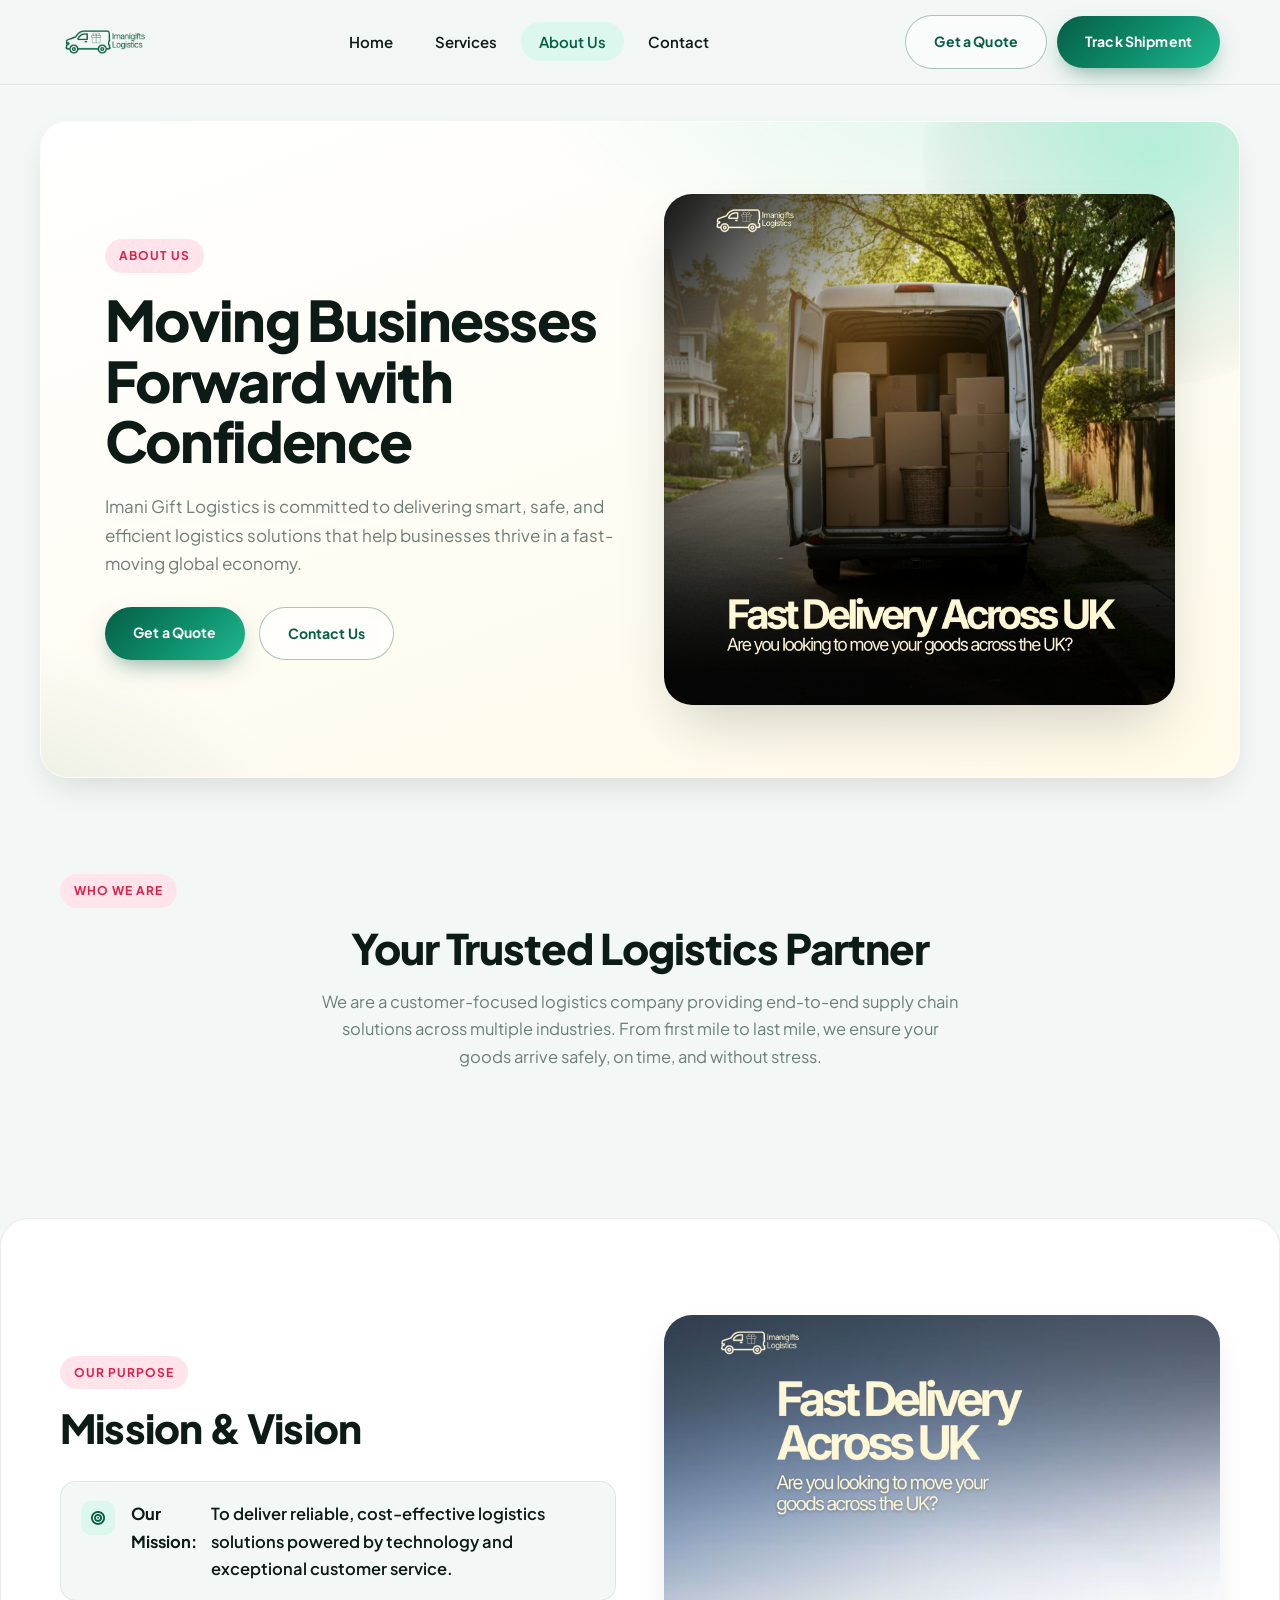
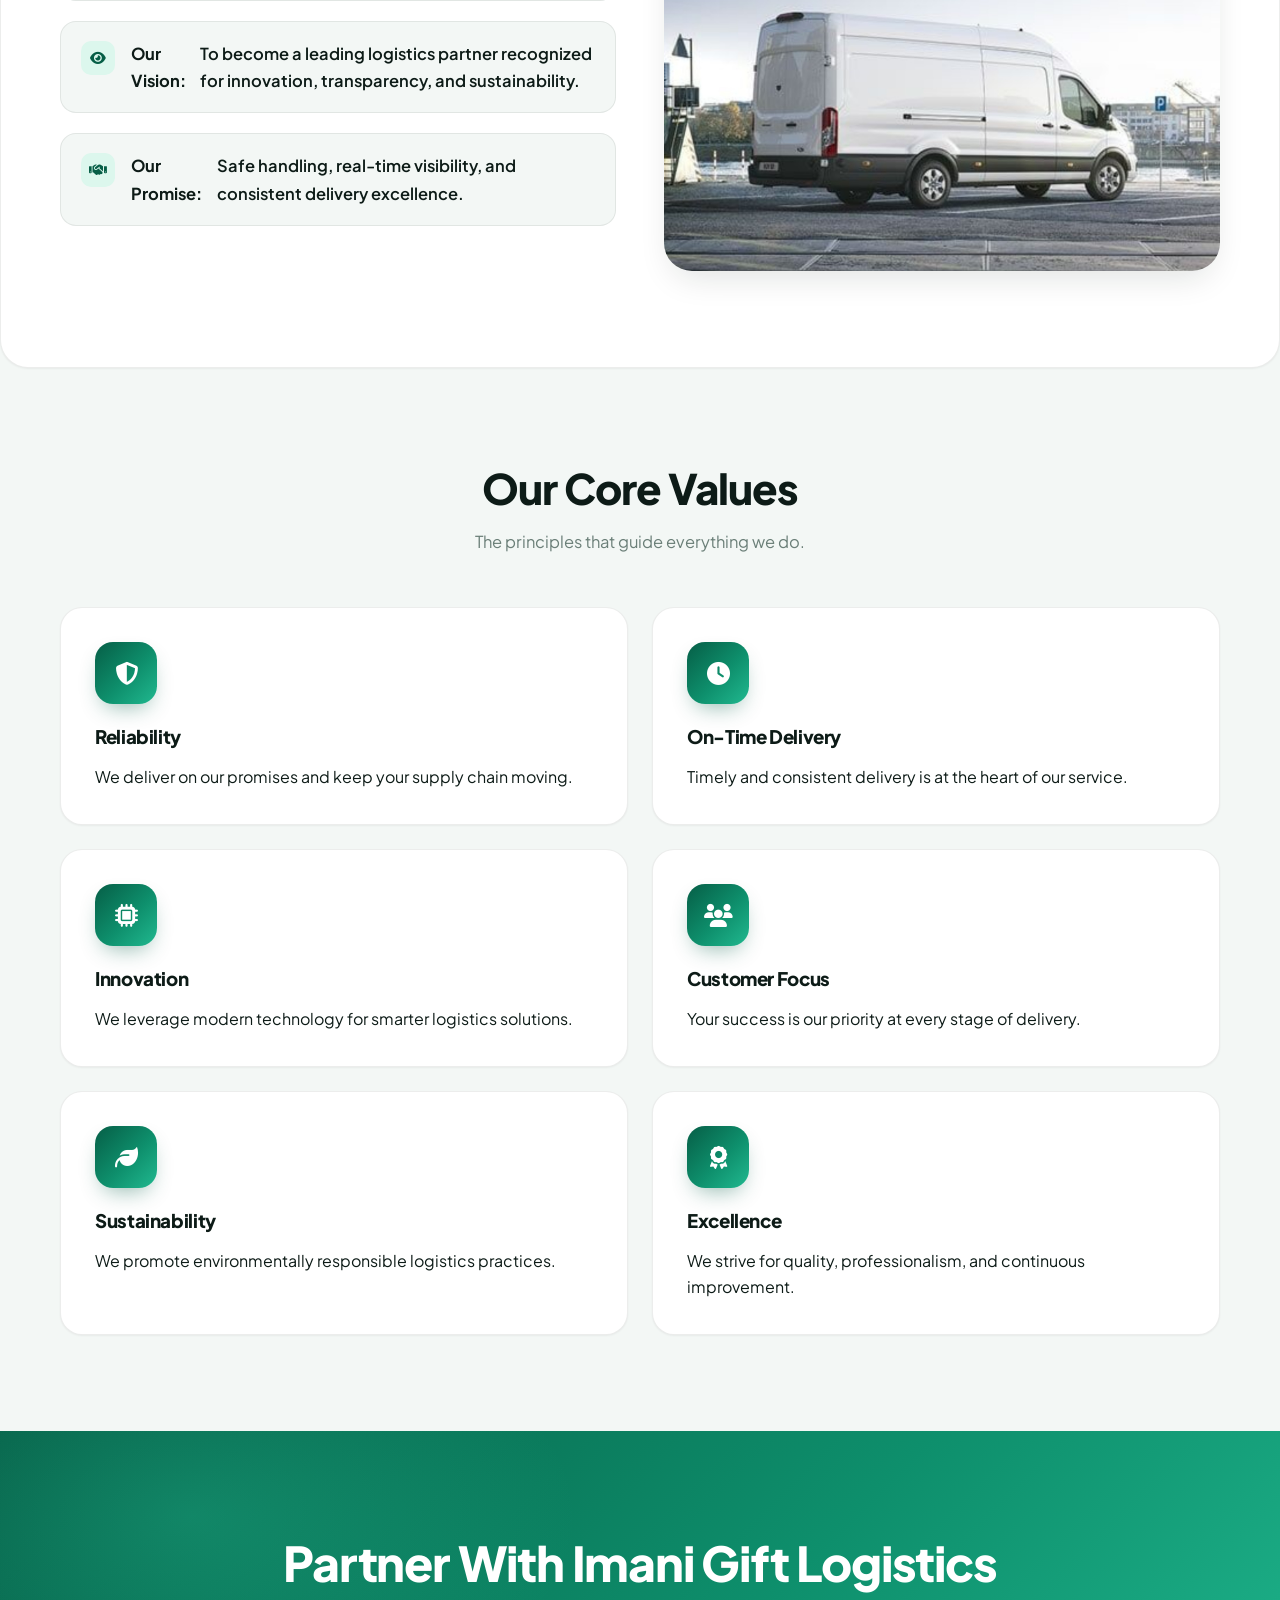
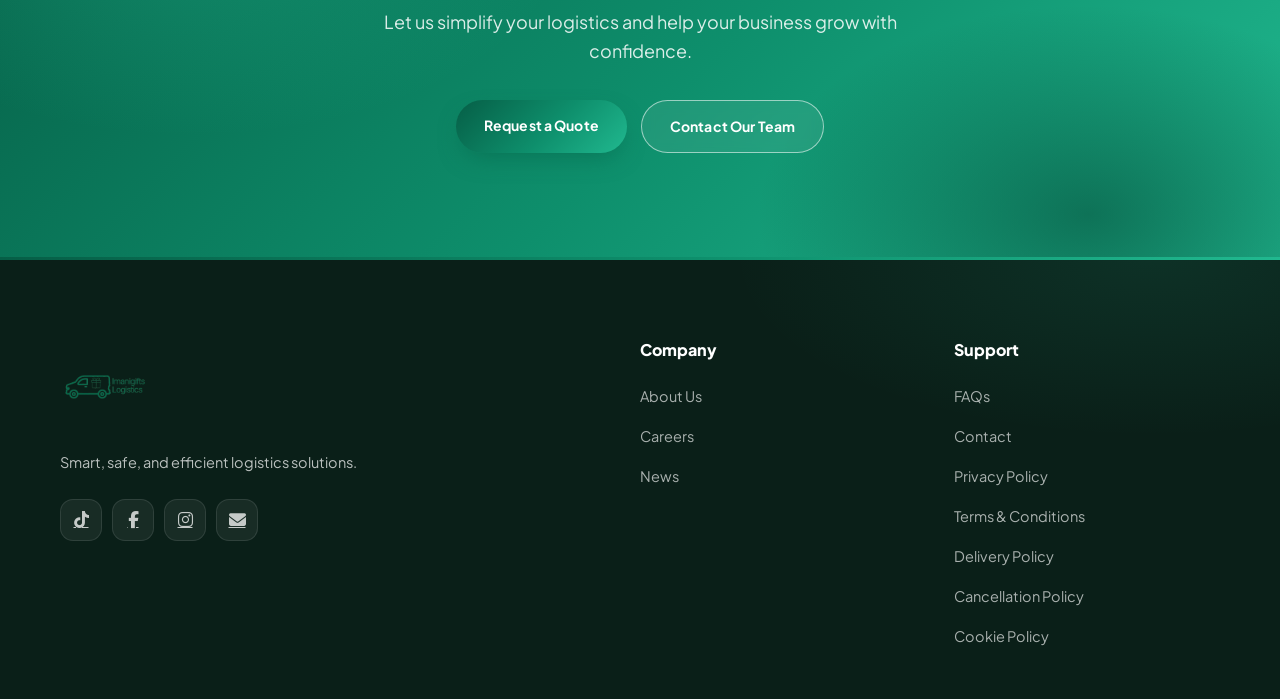
==== commit b8210f8d: "update" ====
--- a/about.html
+++ b/about.html
@@ -66,8 +66,8 @@
         </p>
 
         <div class="hero-buttons">
-            <button class="btn btn-primary">Get a Quote</button>
-            <button class="btn btn-outline">Contact Us</button>
+            <a href="quote.html" class="btn btn-primary">Get a Quote</a>
+            <a href="contact.html" class="btn btn-outline">Contact Us</a>
         </div>
     </div>
 
@@ -188,8 +188,8 @@
         </p>
 
         <div class="cta-buttons">
-            <button class="btn btn-primary">Request a Quote</button>
-            <button class="btn btn-outline">Contact Our Team</button>
+            <a href="quote.html" class="btn btn-primary">Request a Quote</a>
+            <a href="contact.html" class="btn btn-outline">Contact Our Team</a>
         </div>
     </div>
 </section>
--- a/style.css
+++ b/style.css
@@ -1,1226 +1,1626 @@
-/* ================= IMANI GIFT LOGISTICS - MASTER STYLESHEET ================= */
-/* Single, consolidated CSS file - no duplicates, no conflicts */
-
-:root {
-    --primary-color: #065e45;
-    --secondary-color: #fff7d6;
-    --accent-color: #a50e3c;
-    --dark-color: #1e1e1e;
-    --light-color: #ffffff;
-    --text-color: #222222;
-    --text-light: #777777;
-    --section-padding: 80px 20px;
-}
-
-/* ================= RESET ================= */
-* {
-    margin: 0;
-    padding: 0;
-    box-sizing: border-box;
-}
-
-/* ================= BODY & GLOBAL ================= */
-body {
-    font-family: "Segoe UI", Arial, sans-serif;
-    background: var(--secondary-color);
-    color: var(--text-color);
-    line-height: 1.6;
-    scroll-behavior: smooth;
-}
-
-img {
-    max-width: 100%;
-    display: block;
-    object-fit: cover;
-}
-
-.container {
-    max-width: 1200px;
-    margin: auto;
-    padding: 0 20px;
-}
-
-section {
-    padding: var(--section-padding);
-}
-.section-grid {
-    display: grid;
-    grid-template-columns: 1fr 1fr;
-    gap: 60px;
-    align-items: center;
-}
-
-.section-content {
-    z-index: 1;
-}
-
-.section-image img {
-    width: 100%;
-    border-radius: 25px;
-    box-shadow: 0 15px 40px rgba(0,0,0,0.08);
-    transition: transform 0.4s ease;
-}
-
-.section-image img:hover {
-    transform: scale(1.03);
-}
-
-h1, h2, h3 {
-    line-height: 1.2;
-    margin-bottom: 15px;
-}
-
-.gallery-strip-1 {
-  display: grid;
-  grid-template-columns: repeat(auto-fit, minmax(260px, 1fr));
-  gap: 20px;
-  align-items: stretch;
-  padding: 0;
-}
-
-.gallery-strip-1 img {
-  width: 100%;
-  height: 100%;
-  object-fit: cover;
-  border-radius: 16px;
-  box-shadow: 0 10px 25px rgba(0, 0, 0, 0.15);
-}
-
-
-.gallery-strip-2 {
-  display: grid;
-  grid-template-columns: repeat(auto-fit, minmax(260px, 1fr));
-  gap: 20px;
-  align-items: stretch;
-  padding: 0;
-}
-
-.gallery-strip-2 img {
-  width: 100%;
-  height: 100%;
-  object-fit: cover;
-  border-radius: 16px;
-  box-shadow: 0 10px 25px rgba(0, 0, 0, 0.15);
-}
-
-
-.gallery-grid {
-    display: grid;
-    grid-template-columns: repeat(auto-fit, minmax(250px, 1fr));
-    gap: 20px;
-    margin: 60px 0;
-}
-
-.gallery-grid img {
-    width: 100%;
-    border-radius: 10px;
-}
-
-
-/* ================= BUTTONS ================= */
-.btn {
-    padding: 12px 26px;
-    border-radius: 30px;
-    font-size: 14px;
-    font-weight: 500;
-    cursor: pointer;
-    transition: all 0.3s ease;
-    border: none;
-    display: inline-block;
-    text-decoration: none;
-}
-
-.btn-primary {
-    background: var(--primary-color);
-    color: #fff;
-}
-
-.btn-outline {
-    background: transparent;
-    border: 1px solid var(--primary-color);
-    color: var(--primary-color);
-}
-
-.btn:hover {
-    transform: translateY(-2px);
-    box-shadow: 0 6px 15px rgba(0,0,0,.15);
-}
-
-.btn-large {
-    padding: 16px 40px;
-    font-size: 16px;
-}
-
-.btn-light {
-    background: #fff;
-    color: var(--primary-color) !important;
-}
-
-/* ================= ACCESSIBILITY ================= */
-a:focus-visible,
-button:focus-visible,
-input:focus-visible {
-    outline: 2px dashed var(--primary-color);
-    outline-offset: 3px;
-}
-
-/* ================= HEADER & NAVIGATION ================= */
-/* ===============================
-   HEADER BASE
-================================= */
-
-.header {
-    background: var(--secondary-color);
-    position: sticky;
-    top: 0;
-    z-index: 1000;
-    border-bottom: 1px solid rgba(0,0,0,0.05);
-    transition: all 0.3s ease;
-}
-
-/* Shadow effect when scrolling */
-.header.scrolled {
-    box-shadow: 0 4px 12px rgba(0,0,0,0.08);
-}
-
-/* ===============================
-   HEADER WRAPPER
-================================= */
-
-.header-wrapper {
-    display: flex;
-    justify-content: space-between;
-    align-items: center;
-    height: 80px;
-    transition: height 0.3s ease;
-}
-
-/* Shrink header slightly on scroll */
-.header.scrolled .header-wrapper {
-    height: 65px;
-}
-
-/* ===============================
-   LOGO
-================================= */
-
-.logo img {
-    width: clamp(70px, 8vw, 90px);
-    height: auto;
-    transition: transform 0.3s ease;
-}
-
-/* Slight shrink on scroll */
-.header.scrolled .logo img {
-    transform: scale(0.9);
-}
-
-.nav-links {
-    display: flex;
-    gap: 30px;
-    list-style: none;
-}
-
-.nav-links a {
-    text-decoration: none;
-    color: var(--text-color);
-    font-weight: 500;
-    transition: color 0.3s ease;
-}
-
-.nav-links a:hover,
-.nav-links a.active {
-    color: var(--primary-color);
-}
-
-.auth-buttons {
-    display: flex;
-    gap: 12px;
-}
-
-.menu-toggle {
-    display: none;
-    font-size: 24px;
-    background: none;
-    border: none;
-    cursor: pointer;
-}
-
-/* ================= MODAL (BRAND VERSION) ================= */
-
-.modal {
-    display: none;
-    position: fixed;
-    z-index: 9999;
-    inset: 0;
-    background: rgba(30, 30, 30, 0.65); /* uses dark tone */
-    backdrop-filter: blur(6px);
-    animation: fadeIn 0.3s ease;
-}
-
-.modal-content {
-    background: var(--light-color);
-    margin: 6% auto;
-    padding: 40px;
-    width: 90%;
-    max-width: 700px;
-    border-radius: 16px;
-    position: relative;
-    max-height: 80vh;
-    overflow-y: auto;
-    box-shadow: 0 20px 50px rgba(0, 0, 0, 0.15);
-    border-top: 6px solid var(--primary-color);
-    animation: slideUp 0.3s ease;
-}
-
-.close-btn {
-    position: absolute;
-    right: 20px;
-    top: 18px;
-    font-size: 26px;
-    cursor: pointer;
-    color: var(--text-light);
-    transition: 0.3s ease;
-}
-
-.close-btn:hover {
-    color: var(--accent-color);
-    transform: scale(1.1);
-}
-
-.modal-content h2 {
-    margin-bottom: 18px;
-    color: var(--primary-color);
-}
-
-.modal-content p {
-    line-height: 1.7;
-    margin-bottom: 12px;
-    color: var(--text-color);
-}
-
-/* ================= ANIMATIONS ================= */
-
-@keyframes fadeIn {
-    from { opacity: 0; }
-    to { opacity: 1; }
-}
-
-@keyframes slideUp {
-    from {
-        transform: translateY(20px);
-        opacity: 0;
-    }
-    to {
-        transform: translateY(0);
-        opacity: 1;
-    }
-}
-
-/* ================= MOBILE TAGLINE (MARQUEE STRIP) ================= */
-
- .mobile-tagline .marquee {
-       display: flex;
-       justify-content: center;
-       overflow: hidden;
-       background-color: #065e45;
-       color: #fff;
-     }
-
-     .mobile-tagline .ticker {
-       display: inline-block;
-       padding-left: 100%;
-       white-space: nowrap;
-       animation: scrollTagline 18s linear infinite;
-     }
-
-     .mobile-tagline .ticker::after {
-       content: attr(data-text);
-       padding-left: 60px;
-     }
-
-     @keyframes scrollTagline {
-       0% {
-         transform: translateX(0);
-       }
-       100% {
-         transform: translateX(-100%);
-       }
-     }
-/* ================= HERO (Shared) ================= */
-.hero {
-    background: linear-gradient(135deg, #ffffff 0%, var(--secondary-color) 100%);
-    border-radius: 30px;
-    padding: 60px;
-    display: grid;
-    grid-template-columns: repeat(2, 1fr);
-    gap: 40px;
-    align-items: center;
-    margin-top: 40px;
-    position: relative;
-    overflow: hidden;
-    animation: fadeUp 0.8s ease forwards;
-}
-
-/* Decorative circle */
-.hero::after {
-    content: "";
-    position: absolute;
-    top: -40%;
-    right: -20%;
-    width: 400px;
-    height: 400px;
-    background: rgba(6, 94, 69, 0.08);
-    border-radius: 50%;
-    z-index: 0;
-}
-
-/* Keep content above background circle */
-.hero > * {
-    position: relative;
-    z-index: 1;
-}
-
-.hero h1 {
-    font-size: 48px;
-    margin-bottom: 20px;
-    line-height: 1.2;
-}
-
-.hero p {
-    color: var(--text-light);
-    margin-bottom: 25px;
-    font-size: 16px;
-}
-
-/* Fix image styling properly */
-.hero-image img {
-    width: 100%;
-    height: auto;
-    border-radius: 25px;
-    display: block;
-}
-
-
-/* ================= COOKIE CONSENT ================= */
-
-#cookie-banner{
-position: fixed;
-bottom: 0;
-left: 0;
-width: 100%;
-background: var(--dark-color);
-color: var(--light-color);
-padding: 18px 20px;
-text-align: center;
-display: none;
-z-index: 9999;
-box-shadow: 0 -4px 10px rgba(0,0,0,0.2);
-}
-
-#cookie-banner p{
-margin: 0 0 10px 0;
-font-size: 14px;
-color: var(--secondary-color);
-}
-
-#cookie-banner button{
-background: var(--primary-color);
-color: var(--light-color);
-border: none;
-padding: 10px 18px;
-border-radius: 5px;
-cursor: pointer;
-font-weight: 600;
-transition: 0.3s ease;
-}
-
-#cookie-banner button:hover{
-background: var(--accent-color);
-}
-
-
-
-/* Responsive Fix */
-@media (max-width: 992px) {
-    .hero {
-        grid-template-columns: 1fr;
-        padding: 40px 25px;
-        text-align: center;
-    }
-
-    .hero h1 {
-        font-size: 36px;
-    }
-
-    .hero::after {
-        display: none;
-    }
-}
-
-
-/* ================= TRACKING FORM ================= */
-.tracking-form {
-    display: flex;
-    gap: 16px;
-    margin: 30px 0 35px;
-    align-items: center;
-}
-
-.tracking-form input {
-    flex: 1;
-    padding: 18px 24px;
-    border-radius: 30px;
-    border: 1px solid #ddd;
-    outline: none;
-    font-size: 14px;
-    transition: border 0.3s ease;
-}
-
-.tracking-form input:focus {
-    border-color: var(--primary-color);
-}
-
-.tracking-form button {
-    padding: 18px 30px;
-    border-radius: 30px;
-}
-
-/* ================= TRUSTED (Homepage) ================= */
-.trusted {
-    display: flex;
-    align-items: center;
-    gap: 15px;
-}
-
-.trusted-images {
-    display: flex;
-}
-
-.trusted-images img {
-    width: 35px;
-    height: 35px;
-    border-radius: 50%;
-    margin-left: -10px;
-    border: 2px solid #fff;
-}
-
-/* ================= SECTION TITLES ================= */
-.section-title {
-    text-align: center;
-    font-size: 36px;
-}
-
-.section-subtitle {
-    text-align: center;
-    max-width: 650px;
-    margin: 10px auto 50px;
-    color: var(--text-light);
-}
-
-.section-label {
-    color: var(--accent-color);
-    font-weight: 600;
-    text-transform: uppercase;
-    font-size: 13px;
-}
-
-/* ================= SERVICES / CARDS (shared) ================= */
-.services-container {
-    display: grid;
-    grid-template-columns: repeat(2, 1fr);
-    gap: 25px;
-}
-
-
-.service-card {
-    background: var(--light-color);
-    padding: 30px;
-    border-radius: 20px;
-    text-align: left;
-    transition: all 0.3s ease;
-    border: 1px solid rgba(0,0,0,0.05);
-}
-
-.service-card:hover {
-    transform: translateY(-8px);
-    box-shadow: 0 12px 30px rgba(0,0,0,0.08);
-}
-
-
-.service-icon {
-    width: 65px;
-    height: 65px;
-    background: var(--secondary-color);
-    color: var(--primary-color);
-    border-radius: 50%;
-    display: flex;
-    align-items: center;
-    justify-content: center;
-    margin: 0 auto 20px;
-    font-size: 24px;
-}
-
-/* ================= QUOTE FORM (Get a Quote page) ================= */
-.quote-section {
-    background: var(--secondary-color);
-}
-
-.quote-form-card {
-    background: #fff;
-    padding: 50px;
-    border-radius: 30px;
-    box-shadow: 0 10px 30px rgba(0,0,0,0.05);
-    border: 1px solid #f0f0f0;
-    animation: fadeUp 0.8s ease forwards;
-    max-width: 1000px;
-    margin: 0 auto;
-}
-
-.form-grid {
-    display: grid;
-    grid-template-columns: 1fr 1fr;
-    gap: 25px 30px;
-}
-
-.form-full {
-    grid-column: span 2;
-}
-
-.form-group label {
-    display: block;
-    font-weight: 600;
-    margin-bottom: 8px;
-    color: var(--text-color);
-    font-size: 15px;
-}
-
-.form-group input,
-.form-group select,
-.form-group textarea {
-    width: 100%;
-    padding: 14px 20px;
-    border: 1px solid #ddd;
-    border-radius: 30px;
-    font-size: 15px;
-    background: #fafafa;
-    transition: all 0.2s ease;
-    font-family: inherit;
-}
-
-.form-group input:focus,
-.form-group select:focus,
-.form-group textarea:focus {
-    border-color: var(--primary-color);
-    outline: none;
-    background: #fff;
-}
-
-.form-group textarea {
-    border-radius: 25px;
-    resize: vertical;
-}
-
-.checkbox-group {
-    display: flex;
-    flex-wrap: wrap;
-    gap: 25px;
-    align-items: center;
-}
-
-.checkbox-group label {
-    display: inline-flex;
-    align-items: center;
-    gap: 8px;
-    font-weight: 400;
-    cursor: pointer;
-}
-
-.checkbox-group input {
-    width: auto;
-    margin-right: 5px;
-}
-
-.submit-area {
-    display: flex;
-    align-items: center;
-    gap: 30px;
-    margin-top: 20px;
-    flex-wrap: wrap;
-}
-
-.privacy-note {
-    display: flex;
-    align-items: center;
-    gap: 8px;
-    color: var(--text-light);
-    font-size: 15px;
-}
-
-.privacy-note i {
-    color: var(--primary-color);
-}
-
-.secure-note {
-    margin-top: 25px;
-    color: var(--text-light);
-    display: flex;
-    align-items: center;
-    gap: 8px;
-}
-
-/* ================= FORM MESSAGE (SUCCESS / ERROR) ================= */
-
-.form-message {
-  margin-top: 20px;
-  padding: 14px;
-  border-radius: 6px;
-  font-weight: 500;
-  display: none;
-}
-
-.form-message.success {
-  display: block;
-  background: #e6f7ee;
-  color: #0f5132;
-  border: 1px solid #badbcc;
-}
-
-.form-message.error {
-  display: block;
-  background: #fdecea;
-  color: #842029;
-  border: 1px solid #f5c2c7;
-}
-
-
-/* ================= WHY CHOOSE US ================= */
-.why-choose-us {
-    background: #fff;
-    border-radius: 30px;
-    padding: 80px 20px;
-}
-
-.why-choose-us .container {
-    max-width: 1200px;
-    margin: auto;
-}
-
-.why-choose-us h2 {
-    font-size: 36px;
-    margin-bottom: 30px;
-}
-
-.why-choose-us ul {
-    list-style: none;
-    margin-top: 25px;
-    display: grid;
-    grid-template-columns: repeat(2, 1fr);
-    gap: 20px;
-}
-
-.why-choose-us li {
-    margin-bottom: 14px;
-    font-weight: 500;
-    font-size: 18px;
-}
-
-.why-choose-us i {
-    color: var(--primary-color);
-    margin-right: 10px;
-}
-
-/* Legacy why-content (for homepage variant) */
-.why-content {
-    display: grid;
-    grid-template-columns: 1fr 1fr;
-    gap: 40px;
-    align-items: center;
-}
-
-.why-text ul {
-    list-style: none;
-    margin-top: 25px;
-}
-
-.why-text li {
-    margin-bottom: 14px;
-    font-weight: 500;
-}
-
-.why-text i {
-    color: var(--primary-color);
-    margin-right: 10px;
-}
-
-.why-image img {
-    border-radius: 20px;
-}
-
-/* ================= INDUSTRIES ================= */
-.industries {
-    background: var(--secondary-color);
-}
-
-/* ================= TESTIMONIALS ================= */
-.testimonials {
-    background: #fff;
-}
-
-.testimonial-container {
-    display: grid;
-    grid-template-columns: 1fr 1fr;
-    gap: 30px;
-    max-width: 1000px;
-    margin: 0 auto;
-}
-
-.testimonial-card {
-    background: var(--secondary-color);
-    padding: 40px;
-    border-radius: 25px;
-    text-align: center;
-    animation: fadeUp 0.8s ease forwards;
-}
-
-.testimonial-card p {
-    font-style: italic;
-    margin-bottom: 20px;
-    font-size: 18px;
-}
-
-.testimonial-card h4 {
-    color: var(--primary-color);
-    font-weight: 600;
-}
-
-/* Legacy testimonial-card (single column variant) */
-.testimonial-card:not(.testimonial-container .testimonial-card) {
-    max-width: 600px;
-    margin: auto;
-}
-
-.stars {
-    color: gold;
-    margin-bottom: 15px;
-}
-
-/* ================= CTA ================= */
-.cta {
-    background: var(--primary-color);
-    color: #fff;
-    text-align: center;
-    padding: 80px 20px;
-}
-
-.cta h2 {
-    font-size: 42px;
-    color: #fff;
-}
-
-.cta p {
-    color: #e5e5e5;
-    margin: 15px 0 30px;
-    font-size: 20px;
-}
-
-.cta-buttons {
-    display: flex;
-    justify-content: center;
-    gap: 15px;
-}
-
-.cta .btn-outline {
-    border-color: #fff;
-    color: #fff;
-}
-
-/* ================= CONTACT PAGE ================= */
-.contact-hero {
-    background: var(--primary-color);
-    color: #fff;
-    text-align: center;
-    padding: 100px 20px;
-    border-radius: 0 0 40px 40px;
-}
-
-.contact-hero h1 {
-    font-size: 48px;
-    margin-bottom: 10px;
-}
-
-.contact-hero p {
-    opacity: 0.9;
-}
-
-.contact-section {
-    padding: var(--section-padding);
-}
-
-.contact-wrapper {
-    display: grid;
-    grid-template-columns: 1fr 1fr;
-    gap: 40px;
-}
-
-.contact-info {
-    background: #fff;
-    padding: 40px;
-    border-radius: 25px;
-}
-
-.contact-info h2 {
-    margin-bottom: 10px;
-}
-
-.contact-info p {
-    color: var(--text-light);
-    margin-bottom: 25px;
-}
-
-.info-item {
-    display: flex;
-    align-items: center;
-    gap: 15px;
-    margin-bottom: 15px;
-    font-weight: 500;
-}
-
-.info-item i {
-    width: 45px;
-    height: 45px;
-    background: var(--secondary-color);
-    color: var(--primary-color);
-    border-radius: 50%;
-    display: flex;
-    align-items: center;
-    justify-content: center;
-}
-
-.social-links {
-    display: flex;
-    gap: 15px;
-    margin-top: 25px;
-}
-
-.social-links a {
-    width: 40px;
-    height: 40px;
-    background: var(--primary-color);
-    color: #fff;
-    border-radius: 50%;
-    display: flex;
-    align-items: center;
-    justify-content: center;
-    transition: 0.3s ease;
-}
-
-.social-links a:hover {
-    background: var(--accent-color);
-    transform: translateY(-3px);
-}
-
-.contact-form {
-    background: #fff;
-    padding: 40px;
-    border-radius: 25px;
-}
-
-.contact-form h2 {
-    margin-bottom: 25px;
-}
-
-/* ================= FOOTER ================= */
-.footer {
-    background: var(--dark-color);
-    color: #ccc;
-    padding: 70px 20px;
-    position: relative;
-}
-
-.footer::before {
-    content: "";
-    position: absolute;
-    top: 0;
-    left: 0;
-    width: 100%;
-    height: 1px;
-    background: linear-gradient(to right, transparent, rgba(255,255,255,.3), transparent);
-}
-
-.footer-container {
-    display: grid;
-    grid-template-columns: 2fr 1fr 1fr;
-    gap: 40px;
-}
-
-.footer-logo img {
-    width: 90px;
-    margin-bottom: 15px;
-}
-
-.footer-logo p {
-    font-size: 14px;
-    margin-bottom: 20px;
-}
-
-.social-icons a {
-    color: #ccc;
-    margin-right: 12px;
-    font-size: 18px;
-    transition: color 0.3s ease, transform 0.3s ease;
-}
-
-.social-icons a:hover {
-    color: #fff;
-    transform: translateY(-3px);
-}
-
-.footer-links h3 {
-    color: #fff;
-    margin-bottom: 15px;
-}
-
-.footer-links ul {
-    list-style: none;
-}
-
-.footer-links li {
-    margin-bottom: 10px;
-}
-
-.footer-links a {
-    text-decoration: none;
-    color: #ccc;
-    font-size: 14px;
-}
-
-.footer-links a:hover {
-    color: #fff;
-}
-
-/* ================= ANIMATIONS ================= */
-@keyframes fadeUp {
-    from {
-        opacity: 0;
-        transform: translateY(25px);
-    }
-    to {
-        opacity: 1;
-        transform: translateY(0);
-    }
-}
-
-/* ================= RESPONSIVE ================= */
-
-
-/* ===============================
-   MOBILE (≤ 768px)
-================================= */
-@media (max-width: 768px) {
-
-    /* Prevent horizontal scroll */
-    html, body {
-        width: 100%;
-        max-width: 100%;
-        overflow-x: hidden;
-    }
-
-    * {
-        box-sizing: border-box;
-    }
-
-    img, video {
-        max-width: 100%;
-        height: auto;
-        display: block;
-    }
-
-    /* Mobile Header */
-    .menu-toggle {
-        display: block;
-    }
-
-    .auth-buttons {
-        display: none;
-    }
-
-    .header-wrapper {
-        padding: 15px 20px;
-        height: auto;
-    }
-
-    .logo img {
-        width: clamp(90px, 22vw, 130px);
-        height: auto;
-    }
-
-    /* Navigation */
-    .nav {
-        display: none;
-        position: absolute;
-        top: 100%;
-        left: 0;
-        width: 100%;
-        background: var(--secondary-color);
-        padding: 20px;
-        opacity: 0;
-        transform: translateY(-10px);
-        transition: 0.3s ease;
-    }
-
-    .nav.active {
-        display: block;
-        opacity: 1;
-        transform: translateY(0);
-    }
-
-    .nav-links {
-        flex-direction: column;
-        align-items: center;
-        gap: 20px;
-    }
-
-    /* Stack all grid layouts */
-    .section-grid,
-    .hero,
-    .why-content,
-    .contact-wrapper,
-    .footer-container,
-    .testimonial-container,
-    .why-choose-us ul,
-    .form-grid {
-        grid-template-columns: 1fr !important;
-        text-align: center;
-        padding: 40px 20px;
-        gap: 30px;
-    }
-
-    /* ===============================
-       LOGISTICS SERVICES SECTION
-    ================================= */
-    .logistics-services {
-        padding: 50px 20px;
-        text-align: center;
-    }
-
-    .services-grid {
-        display: grid;
-        grid-template-columns: 1fr !important;
-        gap: 25px;
-        width: 100%;
-    }
-
-    .service-card {
-        width: 100%;
-        max-width: 100%;
-        padding: 25px 20px;
-        margin: 0 auto;
-    }
-
-    .service-card img {
-        max-width: 100%;
-        height: auto;
-    }
-
-    /* Hide gallery strips ONLY on mobile */
-    .gallery-strip,
-    .image-strip,
-    .trusted-images,
-    .hero-gallery,
-    .gallery-strip-1,
-    .gallery-strip-2 {
-        display: none !important;
-    }
-
-    /* Reorder section image */
-    .section-image {
-        order: -1;
-        margin-bottom: 25px;
-    }
-
-    /* Buttons stacked */
-    .cta-buttons {
-        flex-direction: column;
-        gap: 15px;
-    }
-
-    /* Forms */
-    .tracking-form {
-        flex-direction: column;
-        gap: 15px;
-    }
-
-    .tracking-form input,
-    .tracking-form button {
-        width: 100%;
-    }
-
-    .submit-area {
-        flex-direction: column;
-        gap: 10px;
-    }
-
-    .contact-hero h1 {
-        font-size: clamp(28px, 5vw, 36px);
-    }
-}
-
-
-/* ===============================
-   SMALL MOBILE (≤ 480px)
-================================= */
-@media (max-width: 480px) {
-
-    .logo img {
-        width: clamp(80px, 30vw, 100px);
-    }
-
-    .contact-hero h1 {
-        font-size: 26px;
-    }
-
-    .section-grid,
-    .hero,
-    .why-content,
-    .contact-wrapper,
-    .footer-container,
-    .testimonial-container,
-    .why-choose-us ul,
-    .form-grid {
-        padding: 30px 15px;
-    }
-
-    .logistics-services {
-        padding: 40px 15px;
-    }
-
-    .service-card {
-        padding: 20px 15px;
-    }
-
-    .cta-buttons {
-        gap: 12px;
-    }
-}
-
-
-/* ===============================
-   TABLET (≤ 1024px)
-================================= */
-@media (max-width: 1024px) {
-
-    .section-grid,
-    .hero,
-    .why-content,
-    .contact-wrapper,
-    .footer-container,
-    .testimonial-container,
-    .form-grid {
-        gap: 40px;
-    }
-
-    .logo img {
-        width: clamp(100px, 12vw, 150px);
-    }
-}
+/* ============================================================
+   IMANI GIFT LOGISTICS — MODERN DESIGN SYSTEM
+   Fresh 2026 look: glass header, gradient CTAs, soft depth
+   All legacy class names preserved for compatibility
+   ============================================================ */
+
+@import url('https://fonts.googleapis.com/css2?family=Plus+Jakarta+Sans:wght@400;500;600;700;800&display=swap');
+
+:root {
+    /* Brand */
+    --primary-color: #065e46;
+    --primary-700: #054c39;
+    --primary-500: #0e8f6c;
+    --mint: #2dd4a7;
+    --mint-soft: #dcf7ed;
+    --secondary-color: #fff9e8;
+    --accent-color: #e11d48;
+    --accent-soft: #ffe4ec;
+
+    /* Neutrals */
+    --dark-color: #0a1f18;
+    --light-color: #ffffff;
+    --text-color: #0d1b17;
+    --text-light: #6b7f78;
+    --bg: #f3f7f5;
+    --line: rgba(13, 27, 23, 0.08);
+
+    /* Shape */
+    --r-xl: 28px;
+    --r-lg: 22px;
+    --r-md: 16px;
+    --r-sm: 12px;
+    --pill: 999px;
+
+    /* Depth */
+    --shadow-xs: 0 1px 2px rgba(13, 27, 23, 0.05);
+    --shadow-sm: 0 4px 14px rgba(13, 27, 23, 0.06);
+    --shadow-md: 0 14px 34px -10px rgba(13, 27, 23, 0.14);
+    --shadow-lg: 0 28px 60px -18px rgba(13, 27, 23, 0.22);
+
+    --grad-brand: linear-gradient(135deg, #065e46 0%, #0e8f6c 55%, #2dd4a7 130%);
+    --grad-soft: linear-gradient(160deg, #ffffff 0%, #f0faf6 100%);
+
+    --section-padding: 96px 20px;
+    --font: "Plus Jakarta Sans", "Segoe UI", Arial, sans-serif;
+    --ease: cubic-bezier(0.22, 1, 0.36, 1);
+}
+
+/* ================= RESET ================= */
+* {
+    margin: 0;
+    padding: 0;
+    box-sizing: border-box;
+}
+
+/* ================= BODY & GLOBAL ================= */
+body {
+    font-family: var(--font);
+    background: var(--bg);
+    color: var(--text-color);
+    line-height: 1.65;
+    scroll-behavior: smooth;
+    -webkit-font-smoothing: antialiased;
+}
+
+img {
+    max-width: 100%;
+    display: block;
+    object-fit: cover;
+}
+
+.container {
+    max-width: 1200px;
+    margin: auto;
+    padding: 0 20px;
+}
+
+section {
+    padding: var(--section-padding);
+}
+
+.section-grid {
+    display: grid;
+    grid-template-columns: 1fr 1fr;
+    gap: 64px;
+    align-items: center;
+}
+
+.section-content {
+    z-index: 1;
+}
+
+.section-image img {
+    width: 100%;
+    border-radius: var(--r-xl);
+    box-shadow: var(--shadow-md);
+    transition: transform 0.5s var(--ease), box-shadow 0.5s var(--ease);
+}
+
+.section-image img:hover {
+    transform: translateY(-6px) scale(1.01);
+    box-shadow: var(--shadow-lg);
+}
+
+h1, h2, h3 {
+    line-height: 1.15;
+    margin-bottom: 16px;
+    letter-spacing: -0.02em;
+    font-weight: 800;
+}
+
+/* Gallery strips */
+.gallery-strip-1,
+.gallery-strip-2 {
+    display: grid;
+    grid-template-columns: repeat(auto-fit, minmax(260px, 1fr));
+    gap: 20px;
+    align-items: stretch;
+    padding: 0 20px;
+}
+
+.gallery-strip-1 img,
+.gallery-strip-2 img {
+    width: 100%;
+    height: 100%;
+    object-fit: cover;
+    border-radius: var(--r-lg);
+    box-shadow: var(--shadow-sm);
+    transition: transform 0.5s var(--ease), box-shadow 0.5s var(--ease);
+}
+
+.gallery-strip-1 img:hover,
+.gallery-strip-2 img:hover {
+    transform: translateY(-6px);
+    box-shadow: var(--shadow-md);
+}
+
+.gallery-grid {
+    display: grid;
+    grid-template-columns: repeat(auto-fit, minmax(250px, 1fr));
+    gap: 20px;
+    margin: 64px 0;
+}
+
+.gallery-grid img {
+    width: 100%;
+    border-radius: var(--r-lg);
+}
+
+/* ================= BUTTONS ================= */
+.btn {
+    padding: 14px 28px;
+    border-radius: var(--pill);
+    font-size: 14px;
+    font-weight: 700;
+    font-family: var(--font);
+    letter-spacing: 0.01em;
+    cursor: pointer;
+    transition: all 0.3s var(--ease);
+    border: none;
+    display: inline-block;
+    text-decoration: none;
+}
+
+.btn-primary {
+    background: var(--grad-brand);
+    color: #fff;
+    box-shadow: 0 10px 24px -8px rgba(6, 94, 70, 0.55);
+}
+
+.btn-primary:hover {
+    transform: translateY(-3px);
+    box-shadow: 0 16px 32px -8px rgba(6, 94, 70, 0.6);
+}
+
+.btn-outline {
+    background: rgba(255, 255, 255, 0.6);
+    border: 1.5px solid rgba(6, 94, 70, 0.35);
+    color: var(--primary-color);
+    backdrop-filter: blur(6px);
+}
+
+.btn-outline:hover {
+    border-color: var(--primary-color);
+    background: var(--primary-color);
+    color: #fff;
+    transform: translateY(-3px);
+}
+
+.btn:hover {
+    transform: translateY(-3px);
+}
+
+.btn-large {
+    padding: 17px 38px;
+    font-size: 15px;
+}
+
+.btn-light {
+    background: #fff;
+    color: var(--primary-color) !important;
+    box-shadow: var(--shadow-sm);
+}
+
+/* Floating WhatsApp Button */
+.whatsapp-float {
+    position: fixed;
+    bottom: 28px;
+    right: 28px;
+    z-index: 9999;
+    display: flex;
+    align-items: center;
+    gap: 10px;
+    background: linear-gradient(135deg, #25d366, #128c7e);
+    color: #fff;
+    text-decoration: none;
+    padding: 15px 22px;
+    border-radius: var(--pill);
+    box-shadow: 0 14px 30px -8px rgba(37, 211, 102, 0.55);
+    font-size: 15px;
+    font-weight: 700;
+    transition: transform 0.3s var(--ease), box-shadow 0.3s var(--ease);
+}
+
+.whatsapp-float:hover {
+    transform: translateY(-4px) scale(1.02);
+    box-shadow: 0 20px 40px -8px rgba(37, 211, 102, 0.65);
+    color: #fff;
+}
+
+.whatsapp-float i { font-size: 22px; }
+
+/* WhatsApp Button */
+.btn-whatsapp {
+    display: inline-flex;
+    align-items: center;
+    gap: 8px;
+    background: linear-gradient(135deg, #25d366, #128c7e);
+    color: #fff !important;
+    border: none;
+    padding: 14px 26px;
+    border-radius: var(--pill);
+    font-weight: 700;
+    text-decoration: none;
+    box-shadow: 0 10px 24px -8px rgba(37, 211, 102, 0.5);
+    transition: all 0.3s var(--ease);
+}
+
+.btn-whatsapp:hover {
+    transform: translateY(-3px);
+    box-shadow: 0 16px 32px -8px rgba(37, 211, 102, 0.6);
+}
+
+.btn-whatsapp i { font-size: 18px; }
+
+/* ================= ACCESSIBILITY ================= */
+a:focus-visible,
+button:focus-visible,
+input:focus-visible,
+select:focus-visible,
+textarea:focus-visible {
+    outline: 2px dashed var(--primary-color);
+    outline-offset: 3px;
+}
+
+/* ================= HEADER & NAVIGATION ================= */
+
+.header {
+    background: rgba(243, 247, 245, 0.78);
+    backdrop-filter: blur(16px) saturate(1.5);
+    -webkit-backdrop-filter: blur(16px) saturate(1.5);
+    position: sticky;
+    top: 0;
+    z-index: 1000;
+    border-bottom: 1px solid var(--line);
+    transition: all 0.35s var(--ease);
+}
+
+.header.scrolled {
+    box-shadow: 0 10px 30px -12px rgba(13, 27, 23, 0.15);
+    background: rgba(255, 255, 255, 0.85);
+}
+
+.header-wrapper {
+    display: flex;
+    justify-content: space-between;
+    align-items: center;
+    height: 84px;
+    transition: height 0.35s var(--ease);
+}
+
+.header.scrolled .header-wrapper {
+    height: 68px;
+}
+
+.logo img {
+    width: clamp(70px, 8vw, 92px);
+    height: auto;
+    transition: transform 0.35s var(--ease);
+}
+
+.header.scrolled .logo img {
+    transform: scale(0.92);
+}
+
+.nav-links {
+    display: flex;
+    gap: 6px;
+    list-style: none;
+}
+
+.nav-links a {
+    text-decoration: none;
+    color: var(--text-color);
+    font-weight: 600;
+    font-size: 15px;
+    padding: 10px 18px;
+    border-radius: var(--pill);
+    transition: all 0.3s var(--ease);
+}
+
+.nav-links a:hover,
+.nav-links a.active {
+    color: var(--primary-color);
+    background: var(--mint-soft);
+}
+
+.auth-buttons {
+    display: flex;
+    gap: 10px;
+    align-items: center;
+}
+
+.menu-toggle {
+    display: none;
+    font-size: 20px;
+    background: #fff;
+    border: 1px solid var(--line);
+    cursor: pointer;
+    width: 46px;
+    height: 46px;
+    border-radius: var(--r-sm);
+    color: var(--primary-color);
+    box-shadow: var(--shadow-xs);
+    transition: all 0.3s var(--ease);
+}
+
+.menu-toggle:hover {
+    background: var(--primary-color);
+    color: #fff;
+}
+
+/* ================= MODAL ================= */
+
+.modal {
+    display: none;
+    position: fixed;
+    z-index: 9999;
+    inset: 0;
+    background: rgba(10, 31, 24, 0.55);
+    backdrop-filter: blur(8px);
+    animation: fadeIn 0.3s ease;
+}
+
+.modal-content {
+    background: var(--light-color);
+    margin: 6% auto;
+    padding: 44px;
+    width: 90%;
+    max-width: 720px;
+    border-radius: var(--r-xl);
+    position: relative;
+    max-height: 82vh;
+    overflow-y: auto;
+    box-shadow: var(--shadow-lg);
+    border-top: 5px solid var(--primary-color);
+    animation: slideUp 0.35s var(--ease);
+}
+
+.close-btn {
+    position: absolute;
+    right: 22px;
+    top: 20px;
+    font-size: 26px;
+    cursor: pointer;
+    color: var(--text-light);
+    width: 40px;
+    height: 40px;
+    display: flex;
+    align-items: center;
+    justify-content: center;
+    border-radius: 50%;
+    transition: all 0.3s var(--ease);
+}
+
+.close-btn:hover {
+    color: #fff;
+    background: var(--accent-color);
+    transform: rotate(90deg);
+}
+
+.modal-content h2 {
+    margin-bottom: 18px;
+    color: var(--primary-color);
+}
+
+.modal-content p {
+    line-height: 1.75;
+    margin-bottom: 12px;
+    color: var(--text-color);
+}
+
+/* ================= ANIMATIONS ================= */
+
+@keyframes fadeIn {
+    from { opacity: 0; }
+    to { opacity: 1; }
+}
+
+@keyframes slideUp {
+    from {
+        transform: translateY(24px);
+        opacity: 0;
+    }
+    to {
+        transform: translateY(0);
+        opacity: 1;
+    }
+}
+
+@keyframes fadeUp {
+    from {
+        opacity: 0;
+        transform: translateY(28px);
+    }
+    to {
+        opacity: 1;
+        transform: translateY(0);
+    }
+}
+
+@keyframes floatBlob {
+    0%, 100% { transform: translate(0, 0) scale(1); }
+    50% { transform: translate(18px, -22px) scale(1.06); }
+}
+
+/* Scroll reveal (activated by script.js) */
+body.reveal-ready .will-reveal {
+    opacity: 0;
+    transform: translateY(30px);
+    transition: opacity 0.7s var(--ease), transform 0.7s var(--ease);
+}
+
+body.reveal-ready .will-reveal.is-visible {
+    opacity: 1;
+    transform: translateY(0);
+}
+
+/* ================= MOBILE TAGLINE (MARQUEE STRIP) ================= */
+
+.mobile-tagline .marquee {
+    display: flex;
+    justify-content: center;
+    overflow: hidden;
+    background: var(--grad-brand);
+    color: #fff;
+}
+
+.mobile-tagline .ticker {
+    display: inline-block;
+    padding-left: 100%;
+    white-space: nowrap;
+    animation: scrollTagline 18s linear infinite;
+}
+
+.mobile-tagline .ticker::after {
+    content: attr(data-text);
+    padding-left: 60px;
+}
+
+@keyframes scrollTagline {
+    0% { transform: translateX(0); }
+    100% { transform: translateX(-100%); }
+}
+
+/* ================= HERO ================= */
+
+.hero {
+    background:
+        radial-gradient(900px 420px at 85% -10%, rgba(45, 212, 167, 0.18), transparent 60%),
+        radial-gradient(700px 380px at -10% 110%, rgba(6, 94, 70, 0.12), transparent 55%),
+        linear-gradient(160deg, #ffffff 0%, var(--secondary-color) 100%);
+    border-radius: var(--r-xl);
+    padding: 72px 64px;
+    display: grid;
+    grid-template-columns: repeat(2, 1fr);
+    gap: 48px;
+    align-items: center;
+    margin-top: 36px;
+    position: relative;
+    overflow: hidden;
+    border: 1px solid rgba(255, 255, 255, 0.7);
+    box-shadow: var(--shadow-md);
+    animation: fadeUp 0.8s var(--ease) forwards;
+}
+
+/* Decorative gradient orb */
+.hero::after {
+    content: "";
+    position: absolute;
+    top: -30%;
+    right: -12%;
+    width: 460px;
+    height: 460px;
+    background: radial-gradient(circle, rgba(45, 212, 167, 0.28) 0%, rgba(6, 94, 70, 0.06) 60%, transparent 75%);
+    border-radius: 50%;
+    z-index: 0;
+    animation: floatBlob 9s ease-in-out infinite;
+    pointer-events: none;
+}
+
+.hero > * {
+    position: relative;
+    z-index: 1;
+}
+
+.hero h1 {
+    font-size: clamp(38px, 4.6vw, 56px);
+    margin-bottom: 22px;
+    line-height: 1.08;
+    letter-spacing: -0.03em;
+}
+
+.hero p {
+    color: var(--text-light);
+    margin-bottom: 30px;
+    font-size: 17px;
+    max-width: 52ch;
+}
+
+.hero-buttons {
+    display: flex;
+    gap: 14px;
+    flex-wrap: wrap;
+}
+
+.hero-image img {
+    width: 100%;
+    height: auto;
+    border-radius: var(--r-xl);
+    display: block;
+    box-shadow: var(--shadow-lg);
+}
+
+/* ================= COOKIE CONSENT ================= */
+
+#cookie-banner {
+    position: fixed;
+    bottom: 24px;
+    left: 50%;
+    transform: translateX(-50%);
+    width: min(680px, calc(100% - 32px));
+    background: var(--dark-color);
+    color: var(--light-color);
+    padding: 18px 22px;
+    display: none;
+    z-index: 9999;
+    box-shadow: var(--shadow-lg);
+    border-radius: var(--r-lg);
+    align-items: center;
+    gap: 18px;
+    border: 1px solid rgba(255, 255, 255, 0.08);
+}
+
+#cookie-banner p {
+    margin: 0;
+    font-size: 13.5px;
+    color: rgba(255, 255, 255, 0.85);
+    flex: 1;
+}
+
+#cookie-banner button {
+    background: var(--grad-brand);
+    color: var(--light-color);
+    border: none;
+    padding: 11px 24px;
+    border-radius: var(--pill);
+    cursor: pointer;
+    font-weight: 700;
+    font-family: var(--font);
+    white-space: nowrap;
+    transition: all 0.3s var(--ease);
+}
+
+#cookie-banner button:hover {
+    transform: translateY(-2px);
+    box-shadow: 0 10px 22px -6px rgba(45, 212, 167, 0.5);
+}
+
+/* ================= TRACKING FORM ================= */
+
+.tracking-form {
+    display: flex;
+    gap: 14px;
+    margin: 30px 0 35px;
+    align-items: center;
+}
+
+.tracking-form input {
+    flex: 1;
+    padding: 18px 24px;
+    border-radius: var(--r-md);
+    border: 1.5px solid var(--line);
+    outline: none;
+    font-size: 14px;
+    font-family: var(--font);
+    background: #fafcfb;
+    transition: all 0.3s var(--ease);
+}
+
+.tracking-form input:focus {
+    border-color: var(--primary-color);
+    background: #fff;
+    box-shadow: 0 0 0 4px rgba(6, 94, 70, 0.12);
+}
+
+.tracking-form button {
+    padding: 18px 30px;
+    border-radius: var(--r-md);
+}
+
+/* ================= TRUSTED ================= */
+
+.trusted {
+    display: flex;
+    align-items: center;
+    gap: 15px;
+}
+
+.trusted-images {
+    display: flex;
+}
+
+.trusted-images img {
+    width: 38px;
+    height: 38px;
+    border-radius: 50%;
+    margin-left: -10px;
+    border: 2px solid #fff;
+    box-shadow: var(--shadow-xs);
+}
+
+/* ================= SECTION TITLES ================= */
+
+.section-title {
+    text-align: center;
+    font-size: clamp(30px, 3.4vw, 42px);
+    letter-spacing: -0.025em;
+}
+
+.section-subtitle {
+    text-align: center;
+    max-width: 640px;
+    margin: 12px auto 52px;
+    color: var(--text-light);
+    font-size: 16.5px;
+}
+
+.section-label {
+    display: inline-block;
+    background: var(--accent-soft);
+    color: var(--accent-color);
+    font-weight: 700;
+    text-transform: uppercase;
+    font-size: 12px;
+    letter-spacing: 0.08em;
+    padding: 7px 14px;
+    border-radius: var(--pill);
+    margin-bottom: 16px;
+}
+
+/* ================= SERVICES / CARDS ================= */
+
+.services-container {
+    display: grid;
+    grid-template-columns: repeat(2, 1fr);
+    gap: 24px;
+}
+
+.service-card {
+    background: var(--light-color);
+    padding: 34px;
+    border-radius: var(--r-lg);
+    text-align: left;
+    transition: all 0.4s var(--ease);
+    border: 1px solid var(--line);
+    box-shadow: var(--shadow-xs);
+}
+
+.service-card:hover {
+    transform: translateY(-8px);
+    box-shadow: var(--shadow-md);
+    border-color: rgba(6, 94, 70, 0.18);
+}
+
+.service-icon {
+    width: 62px;
+    height: 62px;
+    background: var(--grad-brand);
+    color: #fff;
+    border-radius: 18px;
+    display: flex;
+    align-items: center;
+    justify-content: center;
+    margin: 0 0 22px;
+    font-size: 23px;
+    box-shadow: 0 10px 22px -8px rgba(6, 94, 70, 0.45);
+    transition: transform 0.4s var(--ease);
+}
+
+.service-card:hover .service-icon {
+    transform: scale(1.08) rotate(-4deg);
+}
+
+/* ================= QUOTE FORM ================= */
+
+.quote-section {
+    background:
+        radial-gradient(700px 320px at 90% 0%, rgba(45, 212, 167, 0.12), transparent 60%),
+        var(--secondary-color);
+}
+
+.quote-form-card {
+    background: #fff;
+    padding: 52px;
+    border-radius: var(--r-xl);
+    box-shadow: var(--shadow-md);
+    border: 1px solid rgba(255, 255, 255, 0.8);
+    animation: fadeUp 0.8s var(--ease) forwards;
+    max-width: 1000px;
+    margin: 0 auto;
+}
+
+.form-grid {
+    display: grid;
+    grid-template-columns: 1fr 1fr;
+    gap: 24px 30px;
+}
+
+.form-full {
+    grid-column: span 2;
+}
+
+.form-group {
+    margin-bottom: 4px;
+}
+
+.form-group label {
+    display: block;
+    font-weight: 700;
+    margin-bottom: 8px;
+    color: var(--text-color);
+    font-size: 14px;
+}
+
+.form-group input,
+.form-group select,
+.form-group textarea {
+    width: 100%;
+    padding: 15px 18px;
+    border: 1.5px solid var(--line);
+    border-radius: var(--r-sm);
+    font-size: 15px;
+    background: #fafcfb;
+    transition: all 0.25s var(--ease);
+    font-family: var(--font);
+    color: var(--text-color);
+}
+
+.form-group input:focus,
+.form-group select:focus,
+.form-group textarea:focus {
+    border-color: var(--primary-color);
+    outline: none;
+    background: #fff;
+    box-shadow: 0 0 0 4px rgba(6, 94, 70, 0.12);
+}
+
+.form-group textarea {
+    border-radius: var(--r-sm);
+    resize: vertical;
+}
+
+.checkbox-group {
+    display: flex;
+    flex-wrap: wrap;
+    gap: 22px;
+    align-items: center;
+}
+
+.checkbox-group label {
+    display: inline-flex;
+    align-items: center;
+    gap: 8px;
+    font-weight: 500;
+    cursor: pointer;
+}
+
+.checkbox-group input {
+    width: auto;
+    margin-right: 5px;
+    accent-color: var(--primary-color);
+}
+
+.submit-area {
+    display: flex;
+    align-items: center;
+    gap: 28px;
+    margin-top: 24px;
+    flex-wrap: wrap;
+}
+
+.privacy-note {
+    display: flex;
+    align-items: center;
+    gap: 8px;
+    color: var(--text-light);
+    font-size: 14px;
+}
+
+.privacy-note i {
+    color: var(--primary-color);
+}
+
+.secure-note {
+    margin-top: 25px;
+    color: var(--text-light);
+    display: flex;
+    align-items: center;
+    gap: 8px;
+}
+
+/* ================= FORM MESSAGE ================= */
+
+.form-message {
+    margin-top: 22px;
+    padding: 15px 18px;
+    border-radius: var(--r-sm);
+    font-weight: 600;
+    font-size: 14.5px;
+    display: none;
+}
+
+.form-message.success {
+    display: block;
+    background: var(--mint-soft);
+    color: var(--primary-700);
+    border: 1px solid rgba(6, 94, 70, 0.18);
+}
+
+.form-message.error {
+    display: block;
+    background: var(--accent-soft);
+    color: #9f1239;
+    border: 1px solid rgba(225, 29, 72, 0.2);
+}
+
+/* ================= WHY CHOOSE US ================= */
+
+.why-choose-us {
+    background: #fff;
+    border-radius: var(--r-xl);
+    padding: 96px 20px;
+    border: 1px solid var(--line);
+    box-shadow: var(--shadow-xs);
+}
+
+.why-choose-us .container {
+    max-width: 1200px;
+    margin: auto;
+}
+
+.why-choose-us h2 {
+    font-size: clamp(28px, 3.2vw, 40px);
+    margin-bottom: 30px;
+}
+
+.why-choose-us ul {
+    list-style: none;
+    margin-top: 28px;
+    display: grid;
+    grid-template-columns: repeat(2, 1fr);
+    gap: 18px 28px;
+}
+
+.why-choose-us li {
+    margin-bottom: 4px;
+    font-weight: 600;
+    font-size: 16.5px;
+    display: flex;
+    align-items: flex-start;
+    gap: 12px;
+    background: var(--bg);
+    padding: 16px 18px;
+    border-radius: var(--r-md);
+    border: 1px solid var(--line);
+    transition: all 0.3s var(--ease);
+}
+
+.why-choose-us li:hover {
+    border-color: rgba(6, 94, 70, 0.25);
+    transform: translateY(-3px);
+    box-shadow: var(--shadow-sm);
+}
+
+.why-choose-us li i {
+    color: var(--primary-color);
+    background: var(--mint-soft);
+    width: 34px;
+    height: 34px;
+    min-width: 34px;
+    border-radius: 10px;
+    display: inline-flex;
+    align-items: center;
+    justify-content: center;
+    font-size: 14px;
+    margin-right: 2px;
+    margin-top: 1px;
+}
+
+/* Legacy why-content */
+.why-content {
+    display: grid;
+    grid-template-columns: 1fr 1fr;
+    gap: 48px;
+    align-items: center;
+}
+
+.why-text ul {
+    list-style: none;
+    margin-top: 28px;
+    display: grid;
+    grid-template-columns: 1fr;
+    gap: 16px;
+}
+
+.why-text li {
+    margin-bottom: 4px;
+    font-weight: 600;
+    background: var(--bg);
+    padding: 18px 20px;
+    border-radius: var(--r-md);
+    border: 1px solid var(--line);
+    display: flex;
+    gap: 14px;
+    align-items: flex-start;
+    transition: all 0.3s var(--ease);
+}
+
+.why-text li:hover {
+    border-color: rgba(6, 94, 70, 0.25);
+    box-shadow: var(--shadow-sm);
+}
+
+.why-text i {
+    color: var(--primary-color);
+    background: var(--mint-soft);
+    width: 36px;
+    height: 36px;
+    min-width: 36px;
+    border-radius: 10px;
+    display: inline-flex;
+    align-items: center;
+    justify-content: center;
+    margin-right: 4px;
+    margin-top: 2px;
+}
+
+.why-image img {
+    border-radius: var(--r-xl);
+    box-shadow: var(--shadow-md);
+}
+
+/* ================= INDUSTRIES ================= */
+
+.industries {
+    background: var(--secondary-color);
+}
+
+/* ================= TESTIMONIALS ================= */
+
+.testimonials {
+    background: #fff;
+}
+
+.testimonial-container {
+    display: grid;
+    grid-template-columns: 1fr 1fr;
+    gap: 28px;
+    max-width: 1000px;
+    margin: 0 auto;
+}
+
+.testimonial-card {
+    background: linear-gradient(160deg, var(--secondary-color) 0%, #fff 90%);
+    padding: 40px;
+    border-radius: var(--r-lg);
+    text-align: center;
+    border: 1px solid rgba(6, 94, 70, 0.08);
+    box-shadow: var(--shadow-xs);
+    animation: fadeUp 0.8s var(--ease) forwards;
+    transition: all 0.35s var(--ease);
+}
+
+.testimonial-card:hover {
+    transform: translateY(-5px);
+    box-shadow: var(--shadow-md);
+}
+
+.testimonial-card p {
+    font-style: italic;
+    margin-bottom: 18px;
+    font-size: 17px;
+    color: var(--text-color);
+}
+
+.testimonial-card h4 {
+    color: var(--primary-color);
+    font-weight: 700;
+    font-size: 15px;
+}
+
+.testimonial-card:not(.testimonial-container .testimonial-card) {
+    max-width: 600px;
+    margin: auto;
+}
+
+.stars {
+    color: #f59e0b;
+    margin-bottom: 15px;
+}
+
+/* ================= CTA ================= */
+
+.cta {
+    background:
+        radial-gradient(700px 400px at 15% 20%, rgba(45, 212, 167, 0.25), transparent 55%),
+        radial-gradient(600px 380px at 85% 90%, rgba(5, 76, 57, 0.6), transparent 55%),
+        var(--grad-brand);
+    color: #fff;
+    text-align: center;
+    padding: 104px 20px;
+    position: relative;
+    overflow: hidden;
+}
+
+.cta h2 {
+    font-size: clamp(32px, 4vw, 48px);
+    color: #fff;
+    letter-spacing: -0.025em;
+}
+
+.cta p {
+    color: rgba(255, 255, 255, 0.85);
+    margin: 16px 0 34px;
+    font-size: 18px;
+    max-width: 560px;
+    margin-left: auto;
+    margin-right: auto;
+}
+
+.cta-buttons {
+    display: flex;
+    justify-content: center;
+    gap: 14px;
+    flex-wrap: wrap;
+}
+
+.cta .btn-outline {
+    border-color: rgba(255, 255, 255, 0.55);
+    color: #fff;
+    background: rgba(255, 255, 255, 0.08);
+}
+
+.cta .btn-outline:hover {
+    background: #fff;
+    color: var(--primary-color);
+    border-color: #fff;
+}
+
+.cta .btn-light:hover {
+    transform: translateY(-3px);
+    box-shadow: 0 16px 32px -10px rgba(0, 0, 0, 0.3);
+}
+
+/* ================= CONTACT PAGE ================= */
+
+.contact-hero {
+    background:
+        radial-gradient(600px 300px at 80% 0%, rgba(45, 212, 167, 0.28), transparent 60%),
+        var(--grad-brand);
+    color: #fff;
+    text-align: center;
+    padding: 110px 20px;
+    border-radius: 0 0 var(--r-xl) var(--r-xl);
+}
+
+.contact-hero h1 {
+    font-size: clamp(36px, 4.6vw, 52px);
+    margin-bottom: 12px;
+}
+
+.contact-hero p {
+    opacity: 0.88;
+    font-size: 17px;
+}
+
+.contact-section {
+    padding: var(--section-padding);
+}
+
+.contact-wrapper {
+    display: grid;
+    grid-template-columns: 1fr 1fr;
+    gap: 36px;
+}
+
+.contact-info {
+    background: #fff;
+    padding: 44px;
+    border-radius: var(--r-xl);
+    border: 1px solid var(--line);
+    box-shadow: var(--shadow-sm);
+}
+
+.contact-info h2 {
+    margin-bottom: 10px;
+    font-size: 26px;
+}
+
+.contact-info p {
+    color: var(--text-light);
+    margin-bottom: 28px;
+}
+
+.info-item {
+    display: flex;
+    align-items: center;
+    gap: 16px;
+    margin-bottom: 18px;
+    font-weight: 600;
+}
+
+.info-item i {
+    width: 48px;
+    height: 48px;
+    background: var(--grad-brand);
+    color: #fff;
+    border-radius: 14px;
+    display: flex;
+    align-items: center;
+    justify-content: center;
+    font-size: 17px;
+    box-shadow: 0 8px 18px -8px rgba(6, 94, 70, 0.5);
+}
+
+.social-links {
+    display: flex;
+    gap: 12px;
+    margin-top: 28px;
+}
+
+.social-links a {
+    width: 44px;
+    height: 44px;
+    background: var(--bg);
+    color: var(--primary-color);
+    border-radius: 14px;
+    display: flex;
+    align-items: center;
+    justify-content: center;
+    transition: all 0.3s var(--ease);
+    border: 1px solid var(--line);
+}
+
+.social-links a:hover {
+    background: var(--grad-brand);
+    color: #fff;
+    transform: translateY(-4px);
+    box-shadow: 0 12px 24px -8px rgba(6, 94, 70, 0.45);
+}
+
+.contact-form {
+    background: #fff;
+    padding: 44px;
+    border-radius: var(--r-xl);
+    border: 1px solid var(--line);
+    box-shadow: var(--shadow-sm);
+}
+
+.contact-form h2 {
+    margin-bottom: 26px;
+    font-size: 26px;
+}
+
+.contact-form .form-group {
+    margin-bottom: 16px;
+}
+
+/* ================= FOOTER ================= */
+
+.footer {
+    background:
+        radial-gradient(700px 300px at 90% 0%, rgba(45, 212, 167, 0.1), transparent 60%),
+        var(--dark-color);
+    color: rgba(255, 255, 255, 0.72);
+    padding: 84px 20px 40px;
+    position: relative;
+}
+
+.footer::before {
+    content: "";
+    position: absolute;
+    top: 0;
+    left: 0;
+    width: 100%;
+    height: 3px;
+    background: var(--grad-brand);
+}
+
+.footer-container {
+    display: grid;
+    grid-template-columns: 2fr 1fr 1fr;
+    gap: 48px;
+}
+
+.footer-logo img {
+    width: 92px;
+    margin-bottom: 18px;
+    filter: brightness(1.15);
+}
+
+.footer-logo p {
+    font-size: 14.5px;
+    margin-bottom: 24px;
+    max-width: 30ch;
+}
+
+.social-icons {
+    display: flex;
+    gap: 10px;
+}
+
+.social-icons a {
+    color: rgba(255, 255, 255, 0.75);
+    width: 42px;
+    height: 42px;
+    display: inline-flex;
+    align-items: center;
+    justify-content: center;
+    font-size: 17px;
+    background: rgba(255, 255, 255, 0.06);
+    border: 1px solid rgba(255, 255, 255, 0.1);
+    border-radius: 13px;
+    transition: all 0.3s var(--ease);
+}
+
+.social-icons a:hover {
+    color: #fff;
+    background: var(--grad-brand);
+    transform: translateY(-4px);
+    border-color: transparent;
+}
+
+.footer-links h3 {
+    color: #fff;
+    margin-bottom: 20px;
+    font-size: 16px;
+    letter-spacing: 0;
+}
+
+.footer-links ul {
+    list-style: none;
+}
+
+.footer-links li {
+    margin-bottom: 4px;
+}
+
+.footer-links a {
+    text-decoration: none;
+    color: rgba(255, 255, 255, 0.65);
+    font-size: 14.5px;
+    padding: 6px 0;
+    display: inline-block;
+    transition: all 0.25s var(--ease);
+}
+
+.footer-links a:hover {
+    color: var(--mint);
+    transform: translateX(5px);
+}
+
+/* ================= RESPONSIVE ================= */
+
+/* ===============================
+   TABLET (≤ 1024px)
+================================= */
+@media (max-width: 1024px) {
+
+    .section-grid,
+    .hero,
+    .why-content,
+    .contact-wrapper,
+    .footer-container,
+    .testimonial-container,
+    .form-grid {
+        gap: 40px;
+    }
+
+    .logo img {
+        width: clamp(100px, 12vw, 140px);
+    }
+
+    .hero {
+        padding: 56px 40px;
+    }
+}
+
+@media (max-width: 992px) {
+    .hero {
+        grid-template-columns: 1fr;
+        padding: 48px 28px;
+        text-align: center;
+    }
+
+    .hero h1 {
+        font-size: clamp(32px, 5vw, 42px);
+    }
+
+    .hero p {
+        margin-left: auto;
+        margin-right: auto;
+    }
+
+    .hero-buttons {
+        justify-content: center;
+    }
+
+    .hero::after {
+        display: none;
+    }
+}
+
+/* ===============================
+   MOBILE (≤ 768px)
+================================= */
+@media (max-width: 768px) {
+
+    html, body {
+        width: 100%;
+        max-width: 100%;
+        overflow-x: hidden;
+    }
+
+    * {
+        box-sizing: border-box;
+    }
+
+    img, video {
+        max-width: 100%;
+        height: auto;
+        display: block;
+    }
+
+    :root {
+        --section-padding: 64px 20px;
+    }
+
+    /* Mobile Header */
+    .menu-toggle {
+        display: flex;
+        align-items: center;
+        justify-content: center;
+    }
+
+    .auth-buttons {
+        display: none;
+    }
+
+    .header-wrapper {
+        padding: 12px 20px;
+        height: auto;
+    }
+
+    .logo img {
+        width: clamp(90px, 22vw, 120px);
+        height: auto;
+    }
+
+    /* Slide-in navigation drawer */
+    .nav {
+        display: block;
+        position: fixed;
+        inset: 0;
+        background: rgba(10, 31, 24, 0.5);
+        backdrop-filter: blur(6px);
+        opacity: 0;
+        visibility: hidden;
+        transition: opacity 0.35s var(--ease), visibility 0.35s var(--ease);
+        z-index: 1001;
+    }
+
+    .nav.active {
+        opacity: 1;
+        visibility: visible;
+    }
+
+    .nav-links {
+        position: absolute;
+        top: 0;
+        right: 0;
+        height: 100%;
+        width: min(320px, 86vw);
+        background: #fff;
+        flex-direction: column;
+        align-items: stretch;
+        gap: 4px;
+        padding: 96px 24px 32px;
+        transform: translateX(100%);
+        transition: transform 0.4s var(--ease);
+        box-shadow: -20px 0 50px -20px rgba(13, 27, 23, 0.35);
+        overflow-y: auto;
+    }
+
+    .nav.active .nav-links {
+        transform: translateX(0);
+    }
+
+    .nav-links a {
+        display: block;
+        padding: 15px 18px;
+        border-radius: var(--r-md);
+        font-size: 16px;
+        text-align: center;
+    }
+
+    /* Stack all grid layouts */
+    .section-grid,
+    .hero,
+    .why-content,
+    .contact-wrapper,
+    .footer-container,
+    .testimonial-container,
+    .why-choose-us ul,
+    .why-text ul,
+    .form-grid {
+        grid-template-columns: 1fr !important;
+        text-align: center;
+        gap: 28px;
+    }
+
+    .section-image {
+        order: -1;
+        margin-bottom: 12px;
+    }
+
+    .why-choose-us li,
+    .why-text li {
+        text-align: left;
+    }
+
+    /* Services single column */
+    .logistics-services {
+        padding: 50px 20px;
+        text-align: center;
+    }
+
+    .services-container {
+        grid-template-columns: 1fr;
+        gap: 18px;
+        width: 100%;
+    }
+
+    .service-card {
+        width: 100%;
+        max-width: 100%;
+        padding: 26px 22px;
+        margin: 0 auto;
+    }
+
+    .service-card img {
+        max-width: 100%;
+        height: auto;
+    }
+
+    .service-icon {
+        margin-left: auto;
+        margin-right: auto;
+    }
+
+    /* Hide gallery strips on mobile */
+    .gallery-strip,
+    .image-strip,
+    .trusted-images,
+    .hero-gallery,
+    .gallery-strip-1,
+    .gallery-strip-2 {
+        display: none !important;
+    }
+
+    /* Buttons stacked */
+    .cta-buttons,
+    .hero-buttons {
+        flex-direction: column;
+        gap: 12px;
+        align-items: stretch;
+    }
+
+    .cta-buttons .btn,
+    .hero-buttons .btn {
+        text-align: center;
+    }
+
+    /* Forms */
+    .tracking-form {
+        flex-direction: column;
+        gap: 14px;
+    }
+
+    .tracking-form input,
+    .tracking-form button {
+        width: 100%;
+    }
+
+    .submit-area {
+        flex-direction: column;
+        gap: 12px;
+        align-items: stretch;
+    }
+
+    .quote-form-card,
+    .contact-info,
+    .contact-form {
+        padding: 30px 22px;
+    }
+
+    .contact-hero {
+        padding: 72px 20px;
+    }
+
+    .contact-hero h1 {
+        font-size: clamp(28px, 5vw, 36px);
+    }
+
+    .footer-container {
+        text-align: center;
+    }
+
+    .social-icons {
+        justify-content: center;
+    }
+
+    .footer-logo p {
+        margin-left: auto;
+        margin-right: auto;
+    }
+
+    .footer-links a:hover {
+        transform: none;
+    }
+
+    /* Cookie banner stacks on mobile */
+    #cookie-banner {
+        flex-direction: column;
+        text-align: center;
+        bottom: 16px;
+        border-radius: var(--r-md);
+    }
+
+    .whatsapp-float span {
+        display: none;
+    }
+
+    .whatsapp-float {
+        padding: 16px;
+        border-radius: 50%;
+    }
+}
+
+/* ===============================
+   SMALL MOBILE (≤ 480px)
+================================= */
+@media (max-width: 480px) {
+
+    .logo img {
+        width: clamp(80px, 30vw, 100px);
+    }
+
+    .contact-hero h1 {
+        font-size: 26px;
+    }
+
+    .logistics-services {
+        padding: 40px 15px;
+    }
+
+    .service-card {
+        padding: 22px 18px;
+    }
+
+    .cta-buttons {
+        gap: 12px;
+    }
+
+    .hero {
+        padding: 40px 20px;
+        border-radius: var(--r-lg);
+        margin-top: 20px;
+    }
+
+    .modal-content {
+        padding: 30px 22px;
+        margin: 10% auto;
+    }
+}
